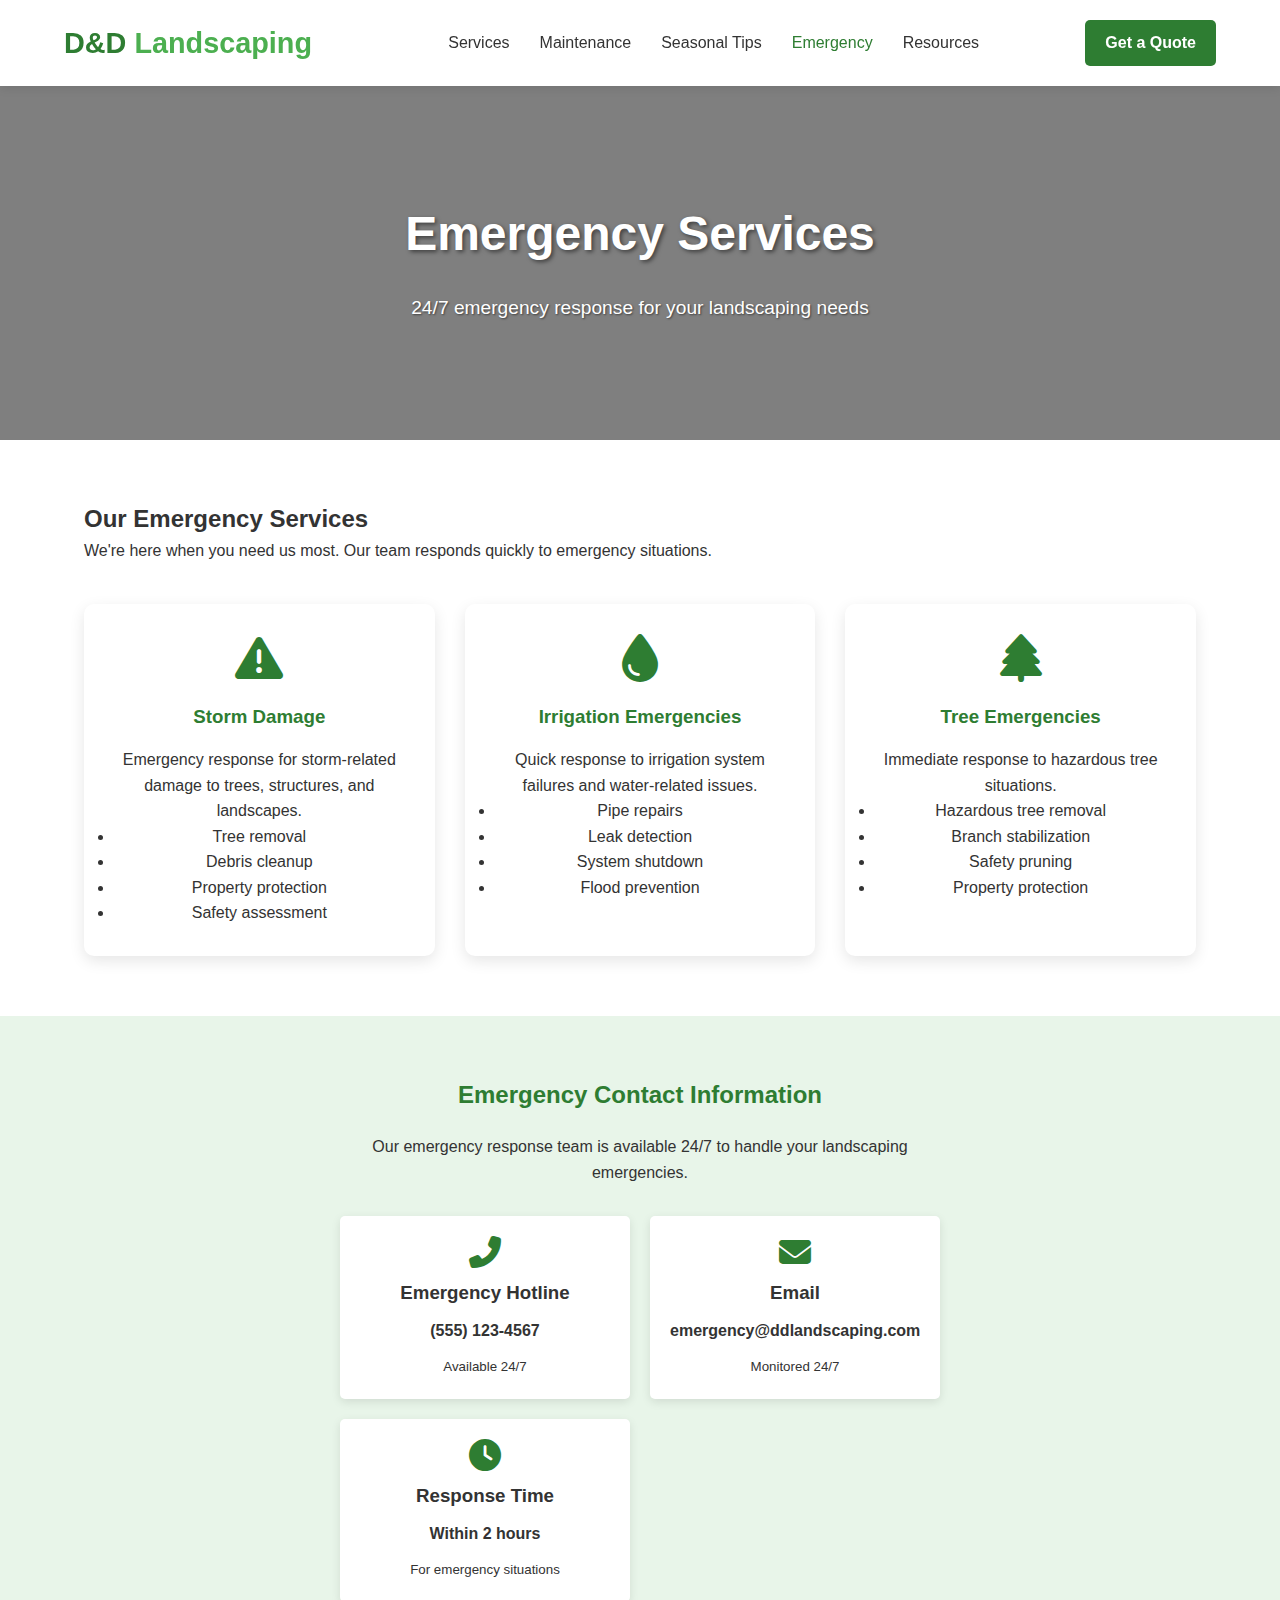
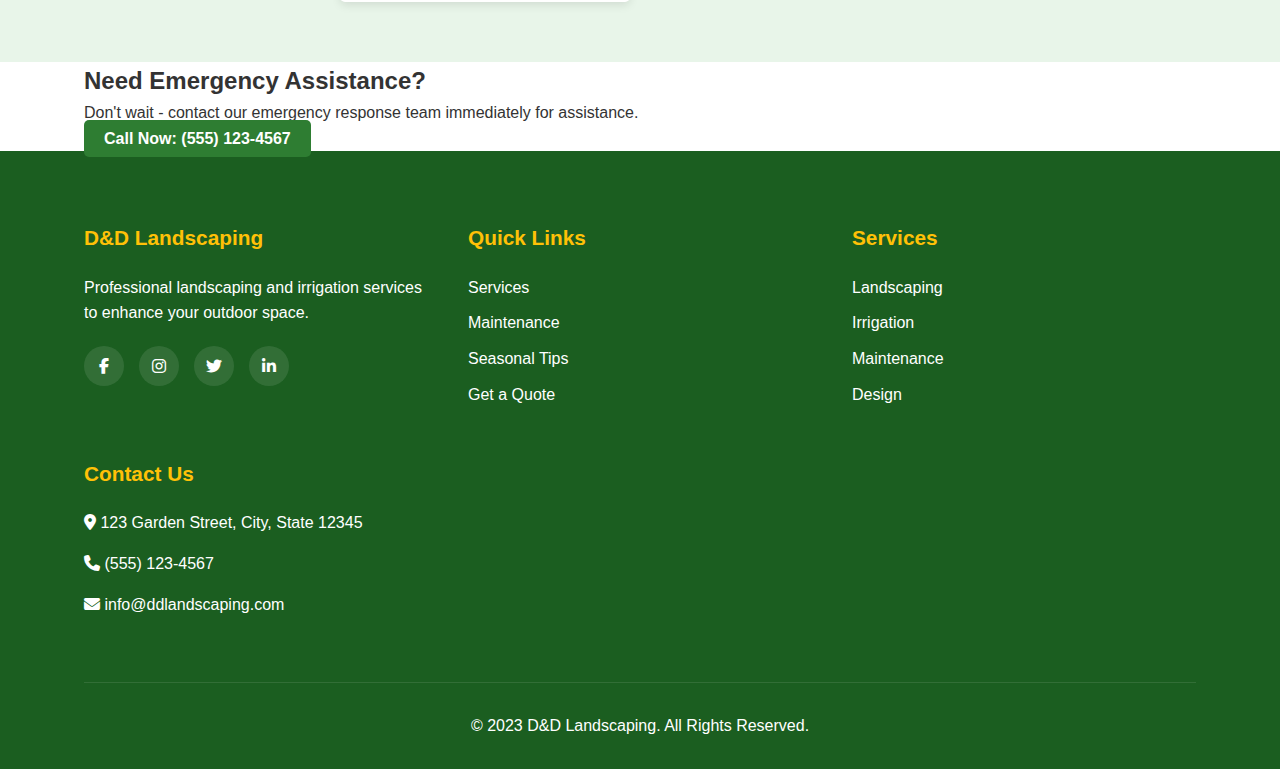
==== emergency.html @ 752bece1 "Add files via upload" ====
<!DOCTYPE html>
<html lang="en">
<head>
    <meta charset="UTF-8">
    <meta name="viewport" content="width=device-width, initial-scale=1.0">
    <title>Emergency Services - D&D Landscaping</title>
    <link rel="stylesheet" href="https://cdnjs.cloudflare.com/ajax/libs/font-awesome/6.4.0/css/all.min.css">
    <link rel="stylesheet" href="styles.css">
    <style>
        .emergency-services {
            padding: 60px 0;
        }

        .emergency-grid {
            display: grid;
            grid-template-columns: repeat(auto-fit, minmax(300px, 1fr));
            gap: 30px;
            margin-top: 40px;
        }

        .emergency-card {
            background: var(--white);
            border-radius: 10px;
            box-shadow: 0 5px 15px rgba(0, 0, 0, 0.1);
            padding: 30px;
            text-align: center;
            transition: transform 0.3s;
        }

        .emergency-card:hover {
            transform: translateY(-5px);
        }

        .emergency-card i {
            font-size: 3rem;
            color: var(--primary-color);
            margin-bottom: 20px;
        }

        .emergency-card h3 {
            color: var(--primary-color);
            margin-bottom: 15px;
        }

        .emergency-contact {
            background-color: var(--light-color);
            padding: 60px 0;
            text-align: center;
        }

        .contact-info {
            max-width: 600px;
            margin: 0 auto;
        }

        .contact-info h2 {
            color: var(--primary-color);
            margin-bottom: 20px;
        }

        .contact-methods {
            display: grid;
            grid-template-columns: repeat(auto-fit, minmax(200px, 1fr));
            gap: 20px;
            margin-top: 30px;
        }

        .contact-method {
            padding: 20px;
            background: var(--white);
            border-radius: 5px;
            box-shadow: 0 3px 10px rgba(0, 0, 0, 0.1);
        }

        .contact-method i {
            font-size: 2rem;
            color: var(--primary-color);
            margin-bottom: 10px;
        }

        .contact-method p {
            margin: 10px 0;
            font-weight: 600;
        }

        @media (max-width: 768px) {
            .emergency-grid {
                grid-template-columns: 1fr;
            }
            
            .contact-methods {
                grid-template-columns: 1fr;
            }
        }
    </style>
</head>
<body>
    <!-- Header -->
    <header>
        <div class="container header-container">
            <a href="index.html" class="logo">D&D <span>Landscaping</span></a>
            <nav>
                <ul>
                    <li><a href="services.html">Services</a></li>
                    <li><a href="maintenance.html">Maintenance</a></li>
                    <li><a href="seasonal-tips.html">Seasonal Tips</a></li>
                    <li><a href="emergency.html" class="active">Emergency</a></li>
                    <li><a href="resources.html">Resources</a></li>
                </ul>
            </nav>
            <a href="quote.html" class="cta-button">Get a Quote</a>
        </div>
    </header>

    <!-- Emergency Hero -->
    <section class="page-hero">
        <div class="container">
            <h1>Emergency Services</h1>
            <p>24/7 emergency response for your landscaping needs</p>
        </div>
    </section>

    <!-- Emergency Services -->
    <section class="emergency-services">
        <div class="container">
            <h2>Our Emergency Services</h2>
            <p>We're here when you need us most. Our team responds quickly to emergency situations.</p>
            
            <div class="emergency-grid">
                <div class="emergency-card">
                    <i class="fas fa-exclamation-triangle"></i>
                    <h3>Storm Damage</h3>
                    <p>Emergency response for storm-related damage to trees, structures, and landscapes.</p>
                    <ul>
                        <li>Tree removal</li>
                        <li>Debris cleanup</li>
                        <li>Property protection</li>
                        <li>Safety assessment</li>
                    </ul>
                </div>

                <div class="emergency-card">
                    <i class="fas fa-tint"></i>
                    <h3>Irrigation Emergencies</h3>
                    <p>Quick response to irrigation system failures and water-related issues.</p>
                    <ul>
                        <li>Pipe repairs</li>
                        <li>Leak detection</li>
                        <li>System shutdown</li>
                        <li>Flood prevention</li>
                    </ul>
                </div>

                <div class="emergency-card">
                    <i class="fas fa-tree"></i>
                    <h3>Tree Emergencies</h3>
                    <p>Immediate response to hazardous tree situations.</p>
                    <ul>
                        <li>Hazardous tree removal</li>
                        <li>Branch stabilization</li>
                        <li>Safety pruning</li>
                        <li>Property protection</li>
                    </ul>
                </div>
            </div>
        </div>
    </section>

    <!-- Emergency Contact -->
    <section class="emergency-contact">
        <div class="container">
            <div class="contact-info">
                <h2>Emergency Contact Information</h2>
                <p>Our emergency response team is available 24/7 to handle your landscaping emergencies.</p>
                
                <div class="contact-methods">
                    <div class="contact-method">
                        <i class="fas fa-phone-alt"></i>
                        <h3>Emergency Hotline</h3>
                        <p>(555) 123-4567</p>
                        <small>Available 24/7</small>
                    </div>
                    
                    <div class="contact-method">
                        <i class="fas fa-envelope"></i>
                        <h3>Email</h3>
                        <p>emergency@ddlandscaping.com</p>
                        <small>Monitored 24/7</small>
                    </div>
                    
                    <div class="contact-method">
                        <i class="fas fa-clock"></i>
                        <h3>Response Time</h3>
                        <p>Within 2 hours</p>
                        <small>For emergency situations</small>
                    </div>
                </div>
            </div>
        </div>
    </section>

    <!-- CTA Section -->
    <section class="cta-section">
        <div class="container">
            <h2>Need Emergency Assistance?</h2>
            <p>Don't wait - contact our emergency response team immediately for assistance.</p>
            <a href="tel:5551234567" class="cta-button">Call Now: (555) 123-4567</a>
        </div>
    </section>

    <!-- Footer -->
    <footer>
        <div class="container">
            <div class="footer-container">
                <div class="footer-column">
                    <h3>D&D Landscaping</h3>
                    <p>Professional landscaping and irrigation services to enhance your outdoor space.</p>
                    <div class="social-links">
                        <a href="#"><i class="fab fa-facebook-f"></i></a>
                        <a href="#"><i class="fab fa-instagram"></i></a>
                        <a href="#"><i class="fab fa-twitter"></i></a>
                        <a href="#"><i class="fab fa-linkedin-in"></i></a>
                    </div>
                </div>
                <div class="footer-column">
                    <h3>Quick Links</h3>
                    <ul class="footer-links">
                        <li><a href="services.html">Services</a></li>
                        <li><a href="maintenance.html">Maintenance</a></li>
                        <li><a href="seasonal-tips.html">Seasonal Tips</a></li>
                        <li><a href="quote.html">Get a Quote</a></li>
                    </ul>
                </div>
                <div class="footer-column">
                    <h3>Services</h3>
                    <ul class="footer-links">
                        <li><a href="services.html#landscaping">Landscaping</a></li>
                        <li><a href="services.html#irrigation">Irrigation</a></li>
                        <li><a href="services.html#maintenance">Maintenance</a></li>
                        <li><a href="services.html#design">Design</a></li>
                    </ul>
                </div>
                <div class="footer-column">
                    <h3>Contact Us</h3>
                    <p><i class="fas fa-map-marker-alt"></i> 123 Garden Street, City, State 12345</p>
                    <p><i class="fas fa-phone"></i> (555) 123-4567</p>
                    <p><i class="fas fa-envelope"></i> info@ddlandscaping.com</p>
                </div>
            </div>
            <div class="copyright">
                <p>&copy; 2023 D&D Landscaping. All Rights Reserved.</p>
            </div>
        </div>
    </footer>
</body>
</html>
---- styles.css ----
:root {
    --primary-color: #2e7d32;
    --secondary-color: #4caf50;
    --accent-color: #ffc107;
    --dark-color: #1b5e20;
    --light-color: #e8f5e9;
    --text-color: #333;
    --white: #ffffff;
}

* {
    margin: 0;
    padding: 0;
    box-sizing: border-box;
    font-family: 'Segoe UI', Tahoma, Geneva, Verdana, sans-serif;
}

body {
    color: var(--text-color);
    line-height: 1.6;
}

.container {
    width: 90%;
    max-width: 1200px;
    margin: 0 auto;
    padding: 0 20px;
}

/* Header Styles */
header {
    background-color: var(--white);
    box-shadow: 0 2px 10px rgba(0, 0, 0, 0.1);
    position: fixed;
    width: 100%;
    top: 0;
    z-index: 1000;
}

.header-container {
    display: flex;
    justify-content: space-between;
    align-items: center;
    padding: 20px 0;
}

.logo {
    font-size: 1.8rem;
    font-weight: 700;
    color: var(--primary-color);
    text-decoration: none;
}

.logo span {
    color: var(--secondary-color);
}

nav ul {
    display: flex;
    list-style: none;
}

nav ul li {
    margin-left: 30px;
}

nav ul li a {
    text-decoration: none;
    color: var(--text-color);
    font-weight: 500;
    transition: color 0.3s;
}

nav ul li a:hover,
nav ul li a.active {
    color: var(--primary-color);
}

.cta-button {
    background-color: var(--primary-color);
    color: var(--white);
    padding: 10px 20px;
    border-radius: 5px;
    text-decoration: none;
    font-weight: 600;
    transition: background-color 0.3s;
}

.cta-button:hover {
    background-color: var(--dark-color);
}

/* Page Hero */
.page-hero {
    background-image: linear-gradient(rgba(0, 0, 0, 0.5), rgba(0, 0, 0, 0.5)), url('https://images.unsplash.com/photo-1558904541-efa843a96f01?ixlib=rb-4.0.3&ixid=M3wxMjA3fDB8MHxwaG90by1wYWdlfHx8fGVufDB8fHx8fA%3D%3D&auto=format&fit=crop&w=2070&q=80');
    background-size: cover;
    background-position: center;
    height: 40vh;
    display: flex;
    align-items: center;
    text-align: center;
    color: var(--white);
    margin-top: 80px;
}

.page-hero h1 {
    font-size: 3rem;
    margin-bottom: 20px;
    text-shadow: 2px 2px 4px rgba(0, 0, 0, 0.5);
}

.page-hero p {
    font-size: 1.2rem;
    text-shadow: 1px 1px 2px rgba(0, 0, 0, 0.5);
}

/* Services Detailed */
.services-detailed {
    padding: 80px 0;
}

.service-category {
    margin-bottom: 60px;
}

.service-category h2 {
    font-size: 2.5rem;
    color: var(--primary-color);
    margin-bottom: 40px;
    text-align: center;
}

.service-grid {
    display: grid;
    grid-template-columns: repeat(auto-fit, minmax(300px, 1fr));
    gap: 30px;
}

.service-item {
    background-color: var(--white);
    border-radius: 10px;
    padding: 30px;
    box-shadow: 0 5px 15px rgba(0, 0, 0, 0.1);
    transition: transform 0.3s;
}

.service-item:hover {
    transform: translateY(-10px);
}

.service-item i {
    font-size: 2.5rem;
    color: var(--primary-color);
    margin-bottom: 20px;
}

.service-item h3 {
    font-size: 1.5rem;
    color: var(--primary-color);
    margin-bottom: 15px;
}

.service-item p {
    margin-bottom: 20px;
}

.service-item ul {
    list-style: none;
}

.service-item ul li {
    margin-bottom: 10px;
    padding-left: 25px;
    position: relative;
}

.service-item ul li:before {
    content: "✓";
    color: var(--primary-color);
    position: absolute;
    left: 0;
}

/* CTA Section */
.cta {
    padding: 100px 0;
    background-image: linear-gradient(rgba(0, 0, 0, 0.7), rgba(0, 0, 0, 0.7)), url('https://images.unsplash.com/photo-1558904541-efa843a96f01?ixlib=rb-4.0.3&ixid=M3wxMjA3fDB8MHxwaG90by1wYWdlfHx8fGVufDB8fHx8fA%3D%3D&auto=format&fit=crop&w=2070&q=80');
    background-size: cover;
    background-position: center;
    background-attachment: fixed;
    color: var(--white);
    text-align: center;
}

.cta h2 {
    font-size: 2.5rem;
    margin-bottom: 20px;
}

.cta p {
    font-size: 1.1rem;
    margin-bottom: 30px;
    max-width: 700px;
    margin-left: auto;
    margin-right: auto;
}

.hero-button {
    padding: 12px 30px;
    border-radius: 5px;
    text-decoration: none;
    font-weight: 600;
    transition: all 0.3s;
}

.primary-button {
    background-color: var(--primary-color);
    color: var(--white);
}

.primary-button:hover {
    background-color: var(--dark-color);
}

/* Footer */
footer {
    background-color: var(--dark-color);
    color: var(--white);
    padding: 70px 0 30px;
}

.footer-container {
    display: grid;
    grid-template-columns: repeat(auto-fit, minmax(250px, 1fr));
    gap: 40px;
    margin-bottom: 50px;
}

.footer-column h3 {
    font-size: 1.3rem;
    margin-bottom: 20px;
    color: var(--accent-color);
}

.footer-column p {
    margin-bottom: 15px;
}

.footer-links {
    list-style: none;
}

.footer-links li {
    margin-bottom: 10px;
}

.footer-links a {
    color: var(--white);
    text-decoration: none;
    transition: color 0.3s;
}

.footer-links a:hover {
    color: var(--accent-color);
}

.social-links {
    display: flex;
    gap: 15px;
    margin-top: 20px;
}

.social-links a {
    display: flex;
    align-items: center;
    justify-content: center;
    width: 40px;
    height: 40px;
    background-color: rgba(255, 255, 255, 0.1);
    border-radius: 50%;
    color: var(--white);
    text-decoration: none;
    transition: background-color 0.3s;
}

.social-links a:hover {
    background-color: var(--accent-color);
}

.copyright {
    text-align: center;
    padding-top: 30px;
    border-top: 1px solid rgba(255, 255, 255, 0.1);
}

/* Responsive Styles */
@media (max-width: 992px) {
    .page-hero h1 {
        font-size: 2.5rem;
    }
}

@media (max-width: 768px) {
    .header-container {
        flex-direction: column;
    }
    
    nav ul {
        margin-top: 20px;
    }
    
    nav ul li {
        margin-left: 15px;
        margin-right: 15px;
    }
    
    .page-hero {
        margin-top: 120px;
    }
    
    .page-hero h1 {
        font-size: 2rem;
    }
    
    .service-category h2 {
        font-size: 2rem;
    }
}

@media (max-width: 576px) {
    nav ul {
        flex-wrap: wrap;
        justify-content: center;
    }
    
    .page-hero h1 {
        font-size: 1.8rem;
    }
    
    .page-hero p {
        font-size: 1rem;
    }
    
    .service-category h2 {
        font-size: 1.8rem;
    }
}
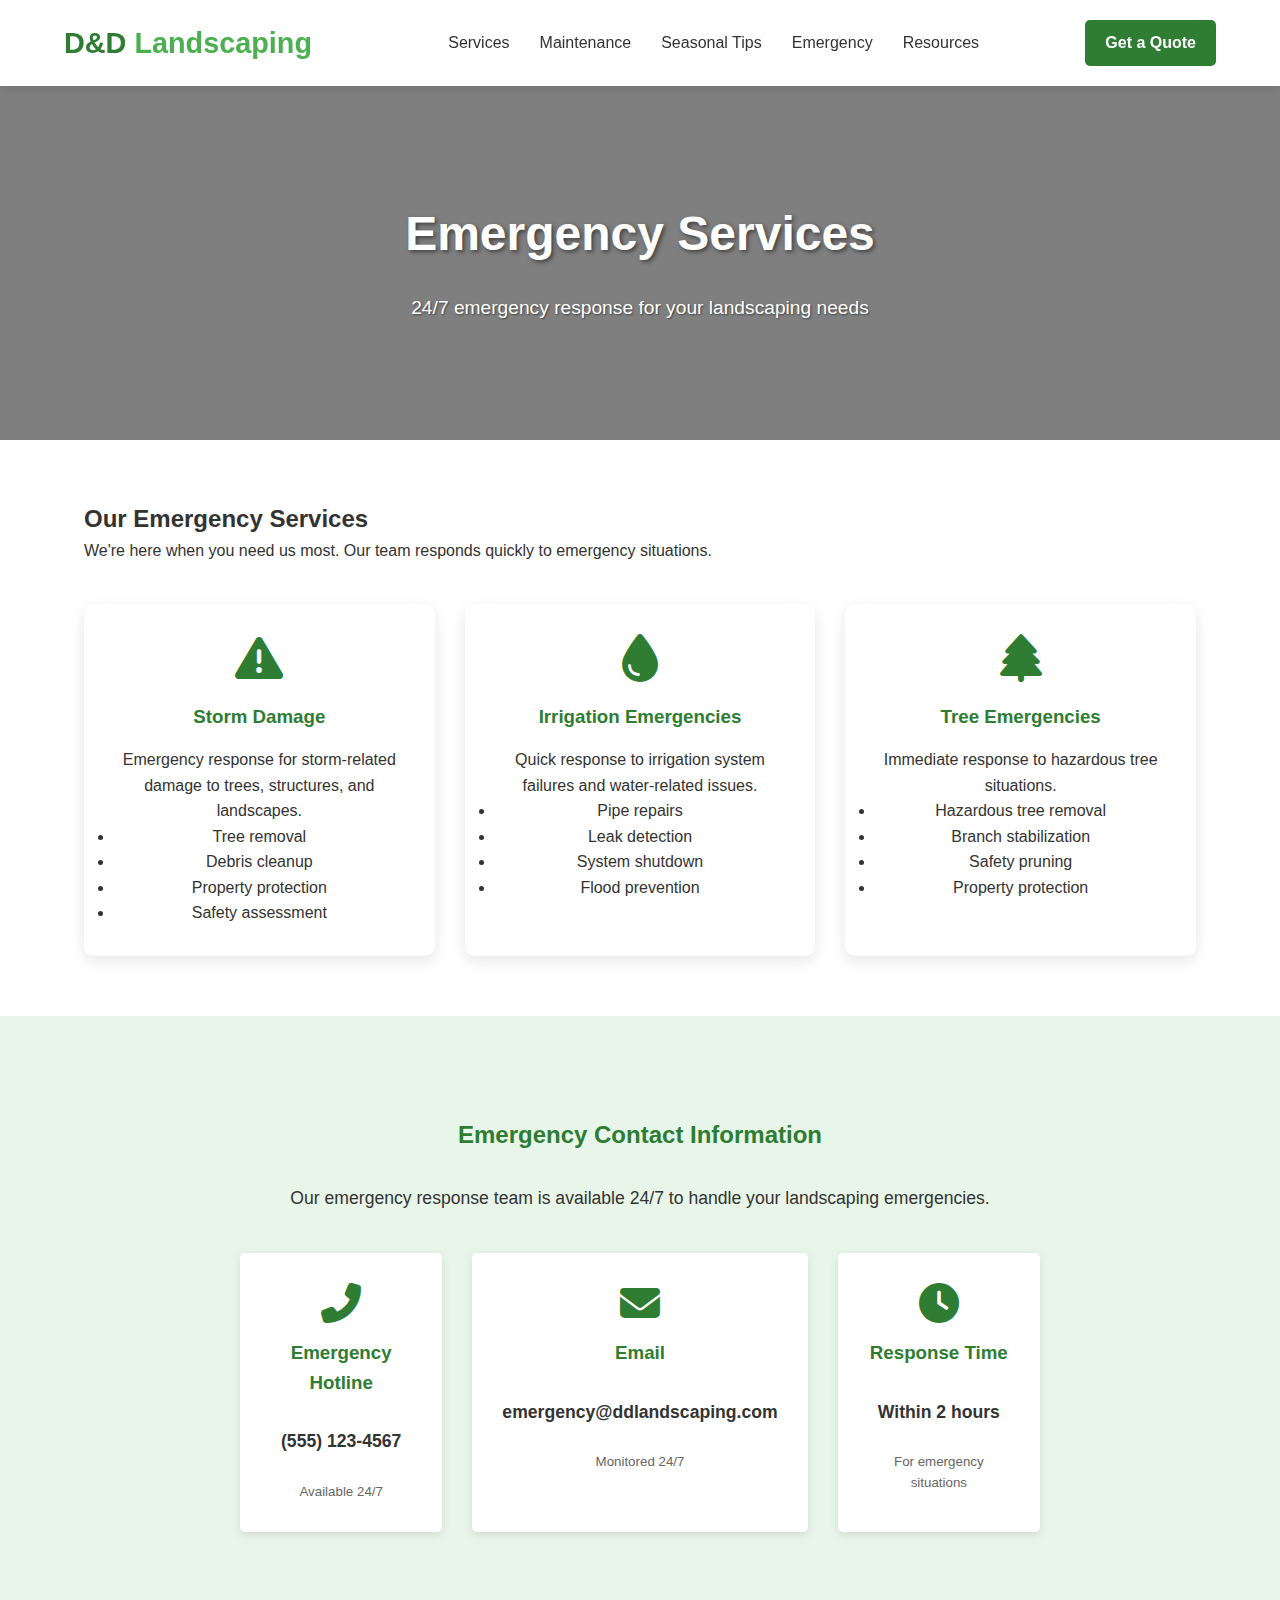
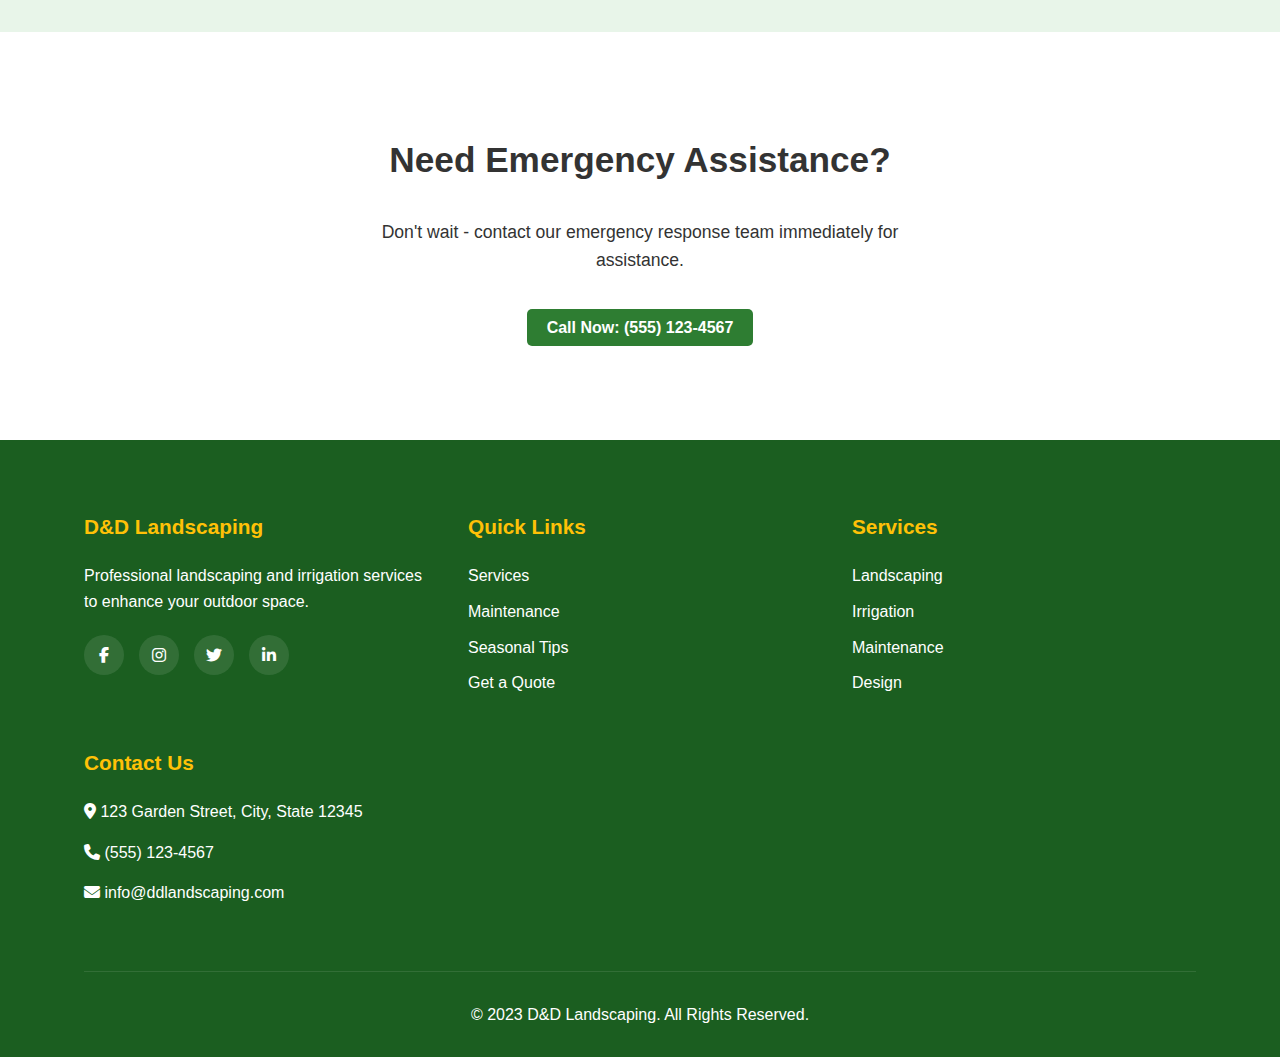
==== commit 12eb47ed: "Added form submission functionality and thank you page" ====
--- a/emergency.html
+++ b/emergency.html
@@ -1,256 +1,399 @@
-<!DOCTYPE html>
-<html lang="en">
-<head>
-    <meta charset="UTF-8">
-    <meta name="viewport" content="width=device-width, initial-scale=1.0">
-    <title>Emergency Services - D&D Landscaping</title>
-    <link rel="stylesheet" href="https://cdnjs.cloudflare.com/ajax/libs/font-awesome/6.4.0/css/all.min.css">
-    <link rel="stylesheet" href="styles.css">
-    <style>
-        .emergency-services {
-            padding: 60px 0;
-        }
-
-        .emergency-grid {
-            display: grid;
-            grid-template-columns: repeat(auto-fit, minmax(300px, 1fr));
-            gap: 30px;
-            margin-top: 40px;
-        }
-
-        .emergency-card {
-            background: var(--white);
-            border-radius: 10px;
-            box-shadow: 0 5px 15px rgba(0, 0, 0, 0.1);
-            padding: 30px;
-            text-align: center;
-            transition: transform 0.3s;
-        }
-
-        .emergency-card:hover {
-            transform: translateY(-5px);
-        }
-
-        .emergency-card i {
-            font-size: 3rem;
-            color: var(--primary-color);
-            margin-bottom: 20px;
-        }
-
-        .emergency-card h3 {
-            color: var(--primary-color);
-            margin-bottom: 15px;
-        }
-
-        .emergency-contact {
-            background-color: var(--light-color);
-            padding: 60px 0;
-            text-align: center;
-        }
-
-        .contact-info {
-            max-width: 600px;
-            margin: 0 auto;
-        }
-
-        .contact-info h2 {
-            color: var(--primary-color);
-            margin-bottom: 20px;
-        }
-
-        .contact-methods {
-            display: grid;
-            grid-template-columns: repeat(auto-fit, minmax(200px, 1fr));
-            gap: 20px;
-            margin-top: 30px;
-        }
-
-        .contact-method {
-            padding: 20px;
-            background: var(--white);
-            border-radius: 5px;
-            box-shadow: 0 3px 10px rgba(0, 0, 0, 0.1);
-        }
-
-        .contact-method i {
-            font-size: 2rem;
-            color: var(--primary-color);
-            margin-bottom: 10px;
-        }
-
-        .contact-method p {
-            margin: 10px 0;
-            font-weight: 600;
-        }
-
-        @media (max-width: 768px) {
-            .emergency-grid {
-                grid-template-columns: 1fr;
-            }
-            
-            .contact-methods {
-                grid-template-columns: 1fr;
-            }
-        }
-    </style>
-</head>
-<body>
-    <!-- Header -->
-    <header>
-        <div class="container header-container">
-            <a href="index.html" class="logo">D&D <span>Landscaping</span></a>
-            <nav>
-                <ul>
-                    <li><a href="services.html">Services</a></li>
-                    <li><a href="maintenance.html">Maintenance</a></li>
-                    <li><a href="seasonal-tips.html">Seasonal Tips</a></li>
-                    <li><a href="emergency.html" class="active">Emergency</a></li>
-                    <li><a href="resources.html">Resources</a></li>
-                </ul>
-            </nav>
-            <a href="quote.html" class="cta-button">Get a Quote</a>
-        </div>
-    </header>
-
-    <!-- Emergency Hero -->
-    <section class="page-hero">
-        <div class="container">
-            <h1>Emergency Services</h1>
-            <p>24/7 emergency response for your landscaping needs</p>
-        </div>
-    </section>
-
-    <!-- Emergency Services -->
-    <section class="emergency-services">
-        <div class="container">
-            <h2>Our Emergency Services</h2>
-            <p>We're here when you need us most. Our team responds quickly to emergency situations.</p>
-            
-            <div class="emergency-grid">
-                <div class="emergency-card">
-                    <i class="fas fa-exclamation-triangle"></i>
-                    <h3>Storm Damage</h3>
-                    <p>Emergency response for storm-related damage to trees, structures, and landscapes.</p>
-                    <ul>
-                        <li>Tree removal</li>
-                        <li>Debris cleanup</li>
-                        <li>Property protection</li>
-                        <li>Safety assessment</li>
-                    </ul>
-                </div>
-
-                <div class="emergency-card">
-                    <i class="fas fa-tint"></i>
-                    <h3>Irrigation Emergencies</h3>
-                    <p>Quick response to irrigation system failures and water-related issues.</p>
-                    <ul>
-                        <li>Pipe repairs</li>
-                        <li>Leak detection</li>
-                        <li>System shutdown</li>
-                        <li>Flood prevention</li>
-                    </ul>
-                </div>
-
-                <div class="emergency-card">
-                    <i class="fas fa-tree"></i>
-                    <h3>Tree Emergencies</h3>
-                    <p>Immediate response to hazardous tree situations.</p>
-                    <ul>
-                        <li>Hazardous tree removal</li>
-                        <li>Branch stabilization</li>
-                        <li>Safety pruning</li>
-                        <li>Property protection</li>
-                    </ul>
-                </div>
-            </div>
-        </div>
-    </section>
-
-    <!-- Emergency Contact -->
-    <section class="emergency-contact">
-        <div class="container">
-            <div class="contact-info">
-                <h2>Emergency Contact Information</h2>
-                <p>Our emergency response team is available 24/7 to handle your landscaping emergencies.</p>
-                
-                <div class="contact-methods">
-                    <div class="contact-method">
-                        <i class="fas fa-phone-alt"></i>
-                        <h3>Emergency Hotline</h3>
-                        <p>(555) 123-4567</p>
-                        <small>Available 24/7</small>
-                    </div>
-                    
-                    <div class="contact-method">
-                        <i class="fas fa-envelope"></i>
-                        <h3>Email</h3>
-                        <p>emergency@ddlandscaping.com</p>
-                        <small>Monitored 24/7</small>
-                    </div>
-                    
-                    <div class="contact-method">
-                        <i class="fas fa-clock"></i>
-                        <h3>Response Time</h3>
-                        <p>Within 2 hours</p>
-                        <small>For emergency situations</small>
-                    </div>
-                </div>
-            </div>
-        </div>
-    </section>
-
-    <!-- CTA Section -->
-    <section class="cta-section">
-        <div class="container">
-            <h2>Need Emergency Assistance?</h2>
-            <p>Don't wait - contact our emergency response team immediately for assistance.</p>
-            <a href="tel:5551234567" class="cta-button">Call Now: (555) 123-4567</a>
-        </div>
-    </section>
-
-    <!-- Footer -->
-    <footer>
-        <div class="container">
-            <div class="footer-container">
-                <div class="footer-column">
-                    <h3>D&D Landscaping</h3>
-                    <p>Professional landscaping and irrigation services to enhance your outdoor space.</p>
-                    <div class="social-links">
-                        <a href="#"><i class="fab fa-facebook-f"></i></a>
-                        <a href="#"><i class="fab fa-instagram"></i></a>
-                        <a href="#"><i class="fab fa-twitter"></i></a>
-                        <a href="#"><i class="fab fa-linkedin-in"></i></a>
-                    </div>
-                </div>
-                <div class="footer-column">
-                    <h3>Quick Links</h3>
-                    <ul class="footer-links">
-                        <li><a href="services.html">Services</a></li>
-                        <li><a href="maintenance.html">Maintenance</a></li>
-                        <li><a href="seasonal-tips.html">Seasonal Tips</a></li>
-                        <li><a href="quote.html">Get a Quote</a></li>
-                    </ul>
-                </div>
-                <div class="footer-column">
-                    <h3>Services</h3>
-                    <ul class="footer-links">
-                        <li><a href="services.html#landscaping">Landscaping</a></li>
-                        <li><a href="services.html#irrigation">Irrigation</a></li>
-                        <li><a href="services.html#maintenance">Maintenance</a></li>
-                        <li><a href="services.html#design">Design</a></li>
-                    </ul>
-                </div>
-                <div class="footer-column">
-                    <h3>Contact Us</h3>
-                    <p><i class="fas fa-map-marker-alt"></i> 123 Garden Street, City, State 12345</p>
-                    <p><i class="fas fa-phone"></i> (555) 123-4567</p>
-                    <p><i class="fas fa-envelope"></i> info@ddlandscaping.com</p>
-                </div>
-            </div>
-            <div class="copyright">
-                <p>&copy; 2023 D&D Landscaping. All Rights Reserved.</p>
-            </div>
-        </div>
-    </footer>
-</body>
+<!DOCTYPE html>
+<html lang="en">
+<head>
+    <meta charset="UTF-8">
+    <meta name="viewport" content="width=device-width, initial-scale=1.0">
+    <title>Emergency Services - D&D Landscaping</title>
+    <link rel="stylesheet" href="https://cdnjs.cloudflare.com/ajax/libs/font-awesome/6.4.0/css/all.min.css">
+    <link rel="stylesheet" href="styles.css">
+    <style>
+        .emergency-services {
+            padding: 60px 0;
+        }
+
+        .emergency-grid {
+            display: grid;
+            grid-template-columns: repeat(auto-fit, minmax(300px, 1fr));
+            gap: 30px;
+            margin-top: 40px;
+        }
+
+        .emergency-card {
+            background: var(--white);
+            border-radius: 10px;
+            box-shadow: 0 5px 15px rgba(0, 0, 0, 0.1);
+            padding: 30px;
+            text-align: center;
+            transition: transform 0.3s;
+        }
+
+        .emergency-card:hover {
+            transform: translateY(-5px);
+        }
+
+        .emergency-card i {
+            font-size: 3rem;
+            color: var(--primary-color);
+            margin-bottom: 20px;
+        }
+
+        .emergency-card h3 {
+            color: var(--primary-color);
+            margin-bottom: 15px;
+        }
+
+        .emergency-contact {
+            background-color: var(--light-color);
+            padding: 100px 0;
+            text-align: center;
+        }
+
+        .contact-info {
+            max-width: 800px;
+            margin: 0 auto;
+        }
+
+        .contact-info h2 {
+            color: var(--primary-color);
+            margin-bottom: 30px;
+        }
+
+        .contact-info > p {
+            margin-bottom: 40px;
+            font-size: 1.1rem;
+        }
+
+        .contact-methods {
+            display: grid;
+            grid-template-columns: repeat(3, 1fr);
+            gap: 30px;
+            margin-top: 40px;
+        }
+
+        .contact-method {
+            padding: 30px;
+            background: var(--white);
+            border-radius: 5px;
+            box-shadow: 0 3px 10px rgba(0, 0, 0, 0.1);
+            display: flex;
+            flex-direction: column;
+            align-items: center;
+            height: 100%;
+        }
+
+        .contact-method i {
+            font-size: 2.5rem;
+            color: var(--primary-color);
+            margin-bottom: 15px;
+        }
+
+        .contact-method h3 {
+            margin-bottom: 15px;
+            color: var(--primary-color);
+        }
+
+        .contact-method p {
+            margin: 15px 0;
+            font-weight: 600;
+            font-size: 1.1rem;
+        }
+
+        .contact-method small {
+            display: block;
+            margin-top: 10px;
+            color: #666;
+        }
+
+        .cta-section {
+            text-align: center;
+            padding: 100px 0;
+            background: var(--white);
+        }
+
+        .cta-section h2 {
+            margin-bottom: 30px;
+            font-size: 2.2rem;
+        }
+
+        .cta-section p {
+            max-width: 600px;
+            margin: 0 auto 40px;
+            font-size: 1.1rem;
+        }
+
+        @media (max-width: 992px) {
+            .contact-methods {
+                grid-template-columns: repeat(2, 1fr);
+            }
+            
+            .emergency-contact {
+                padding: 80px 0;
+            }
+            
+            .cta-section {
+                padding: 80px 0;
+            }
+        }
+
+        @media (max-width: 768px) {
+            .emergency-grid {
+                grid-template-columns: 1fr;
+            }
+            
+            .contact-methods {
+                grid-template-columns: 1fr;
+                gap: 20px;
+            }
+            
+            .emergency-services {
+                padding: 40px 0;
+            }
+            
+            .emergency-card {
+                padding: 25px;
+            }
+            
+            .emergency-card i {
+                font-size: 2.5rem;
+            }
+            
+            .emergency-contact {
+                padding: 60px 0;
+            }
+            
+            .contact-info h2 {
+                font-size: 1.8rem;
+                margin-bottom: 20px;
+            }
+            
+            .contact-method {
+                padding: 25px;
+            }
+            
+            .contact-method i {
+                font-size: 2rem;
+            }
+            
+            .contact-method h3 {
+                font-size: 1.3rem;
+            }
+            
+            .contact-method p {
+                font-size: 1rem;
+            }
+            
+            .cta-section {
+                padding: 60px 0;
+            }
+            
+            .cta-section h2 {
+                font-size: 1.8rem;
+            }
+            
+            .cta-section p {
+                font-size: 1rem;
+                margin-bottom: 30px;
+            }
+        }
+        
+        @media (max-width: 480px) {
+            .emergency-services h2,
+            .emergency-contact h2,
+            .cta-section h2 {
+                font-size: 1.6rem;
+            }
+            
+            .emergency-card,
+            .contact-method {
+                padding: 20px;
+            }
+            
+            .emergency-card i,
+            .contact-method i {
+                font-size: 1.8rem;
+            }
+            
+            .emergency-card h3,
+            .contact-method h3 {
+                font-size: 1.2rem;
+            }
+            
+            .emergency-card p,
+            .contact-method p,
+            .contact-info > p,
+            .cta-section p {
+                font-size: 0.95rem;
+            }
+            
+            .emergency-card ul li {
+                font-size: 0.9rem;
+            }
+        }
+    </style>
+</head>
+<body>
+    <!-- Header -->
+    <header>
+        <div class="container header-container">
+            <a href="index.html" class="logo">D&D <span>Landscaping</span></a>
+            <div class="menu-toggle">
+                <span></span>
+                <span></span>
+                <span></span>
+            </div>
+            <nav>
+                <ul>
+                    <li><a href="services.html">Services</a></li>
+                    <li><a href="maintenance.html">Maintenance</a></li>
+                    <li><a href="seasonal-tips.html">Seasonal Tips</a></li>
+                    <li><a href="emergency.html">Emergency</a></li>
+                    <li><a href="resources.html">Resources</a></li>
+                </ul>
+                <a href="quote.html" class="cta-button mobile-cta">Get a Quote</a>
+            </nav>
+            <a href="quote.html" class="cta-button">Get a Quote</a>
+        </div>
+    </header>
+
+    <!-- Emergency Hero -->
+    <section class="page-hero">
+        <div class="container">
+            <h1>Emergency Services</h1>
+            <p>24/7 emergency response for your landscaping needs</p>
+        </div>
+    </section>
+
+    <!-- Emergency Services -->
+    <section class="emergency-services">
+        <div class="container">
+            <h2>Our Emergency Services</h2>
+            <p>We're here when you need us most. Our team responds quickly to emergency situations.</p>
+            
+            <div class="emergency-grid">
+                <div class="emergency-card">
+                    <i class="fas fa-exclamation-triangle"></i>
+                    <h3>Storm Damage</h3>
+                    <p>Emergency response for storm-related damage to trees, structures, and landscapes.</p>
+                    <ul>
+                        <li>Tree removal</li>
+                        <li>Debris cleanup</li>
+                        <li>Property protection</li>
+                        <li>Safety assessment</li>
+                    </ul>
+                </div>
+
+                <div class="emergency-card">
+                    <i class="fas fa-tint"></i>
+                    <h3>Irrigation Emergencies</h3>
+                    <p>Quick response to irrigation system failures and water-related issues.</p>
+                    <ul>
+                        <li>Pipe repairs</li>
+                        <li>Leak detection</li>
+                        <li>System shutdown</li>
+                        <li>Flood prevention</li>
+                    </ul>
+                </div>
+
+                <div class="emergency-card">
+                    <i class="fas fa-tree"></i>
+                    <h3>Tree Emergencies</h3>
+                    <p>Immediate response to hazardous tree situations.</p>
+                    <ul>
+                        <li>Hazardous tree removal</li>
+                        <li>Branch stabilization</li>
+                        <li>Safety pruning</li>
+                        <li>Property protection</li>
+                    </ul>
+                </div>
+            </div>
+        </div>
+    </section>
+
+    <!-- Emergency Contact -->
+    <section class="emergency-contact">
+        <div class="container">
+            <div class="contact-info">
+                <h2>Emergency Contact Information</h2>
+                <p>Our emergency response team is available 24/7 to handle your landscaping emergencies.</p>
+                
+                <div class="contact-methods">
+                    <div class="contact-method">
+                        <i class="fas fa-phone-alt"></i>
+                        <h3>Emergency Hotline</h3>
+                        <p>(555) 123-4567</p>
+                        <small>Available 24/7</small>
+                    </div>
+                    
+                    <div class="contact-method">
+                        <i class="fas fa-envelope"></i>
+                        <h3>Email</h3>
+                        <p>emergency@ddlandscaping.com</p>
+                        <small>Monitored 24/7</small>
+                    </div>
+                    
+                    <div class="contact-method">
+                        <i class="fas fa-clock"></i>
+                        <h3>Response Time</h3>
+                        <p>Within 2 hours</p>
+                        <small>For emergency situations</small>
+                    </div>
+                </div>
+            </div>
+        </div>
+    </section>
+
+    <!-- CTA Section -->
+    <section class="cta-section">
+        <div class="container">
+            <h2>Need Emergency Assistance?</h2>
+            <p>Don't wait - contact our emergency response team immediately for assistance.</p>
+            <a href="tel:5551234567" class="cta-button">Call Now: (555) 123-4567</a>
+        </div>
+    </section>
+
+    <!-- Footer -->
+    <footer>
+        <div class="container">
+            <div class="footer-container">
+                <div class="footer-column">
+                    <h3>D&D Landscaping</h3>
+                    <p>Professional landscaping and irrigation services to enhance your outdoor space.</p>
+                    <div class="social-links">
+                        <a href="#"><i class="fab fa-facebook-f"></i></a>
+                        <a href="#"><i class="fab fa-instagram"></i></a>
+                        <a href="#"><i class="fab fa-twitter"></i></a>
+                        <a href="#"><i class="fab fa-linkedin-in"></i></a>
+                    </div>
+                </div>
+                <div class="footer-column">
+                    <h3>Quick Links</h3>
+                    <ul class="footer-links">
+                        <li><a href="services.html">Services</a></li>
+                        <li><a href="maintenance.html">Maintenance</a></li>
+                        <li><a href="seasonal-tips.html">Seasonal Tips</a></li>
+                        <li><a href="quote.html">Get a Quote</a></li>
+                    </ul>
+                </div>
+                <div class="footer-column">
+                    <h3>Services</h3>
+                    <ul class="footer-links">
+                        <li><a href="services.html#landscaping">Landscaping</a></li>
+                        <li><a href="services.html#irrigation">Irrigation</a></li>
+                        <li><a href="services.html#maintenance">Maintenance</a></li>
+                        <li><a href="services.html#design">Design</a></li>
+                    </ul>
+                </div>
+                <div class="footer-column">
+                    <h3>Contact Us</h3>
+                    <p><i class="fas fa-map-marker-alt"></i> 123 Garden Street, City, State 12345</p>
+                    <p><i class="fas fa-phone"></i> (555) 123-4567</p>
+                    <p><i class="fas fa-envelope"></i> info@ddlandscaping.com</p>
+                </div>
+            </div>
+            <div class="copyright">
+                <p>&copy; 2023 D&D Landscaping. All Rights Reserved.</p>
+            </div>
+        </div>
+    </footer>
+</body>
 </html> --- a/styles.css
+++ b/styles.css
@@ -1,347 +1,565 @@
-:root {
-    --primary-color: #2e7d32;
-    --secondary-color: #4caf50;
-    --accent-color: #ffc107;
-    --dark-color: #1b5e20;
-    --light-color: #e8f5e9;
-    --text-color: #333;
-    --white: #ffffff;
-}
-
-* {
-    margin: 0;
-    padding: 0;
-    box-sizing: border-box;
-    font-family: 'Segoe UI', Tahoma, Geneva, Verdana, sans-serif;
-}
-
-body {
-    color: var(--text-color);
-    line-height: 1.6;
-}
-
-.container {
-    width: 90%;
-    max-width: 1200px;
-    margin: 0 auto;
-    padding: 0 20px;
-}
-
-/* Header Styles */
-header {
-    background-color: var(--white);
-    box-shadow: 0 2px 10px rgba(0, 0, 0, 0.1);
-    position: fixed;
-    width: 100%;
-    top: 0;
-    z-index: 1000;
-}
-
-.header-container {
-    display: flex;
-    justify-content: space-between;
-    align-items: center;
-    padding: 20px 0;
-}
-
-.logo {
-    font-size: 1.8rem;
-    font-weight: 700;
-    color: var(--primary-color);
-    text-decoration: none;
-}
-
-.logo span {
-    color: var(--secondary-color);
-}
-
-nav ul {
-    display: flex;
-    list-style: none;
-}
-
-nav ul li {
-    margin-left: 30px;
-}
-
-nav ul li a {
-    text-decoration: none;
-    color: var(--text-color);
-    font-weight: 500;
-    transition: color 0.3s;
-}
-
-nav ul li a:hover,
-nav ul li a.active {
-    color: var(--primary-color);
-}
-
-.cta-button {
-    background-color: var(--primary-color);
-    color: var(--white);
-    padding: 10px 20px;
-    border-radius: 5px;
-    text-decoration: none;
-    font-weight: 600;
-    transition: background-color 0.3s;
-}
-
-.cta-button:hover {
-    background-color: var(--dark-color);
-}
-
-/* Page Hero */
-.page-hero {
-    background-image: linear-gradient(rgba(0, 0, 0, 0.5), rgba(0, 0, 0, 0.5)), url('https://images.unsplash.com/photo-1558904541-efa843a96f01?ixlib=rb-4.0.3&ixid=M3wxMjA3fDB8MHxwaG90by1wYWdlfHx8fGVufDB8fHx8fA%3D%3D&auto=format&fit=crop&w=2070&q=80');
-    background-size: cover;
-    background-position: center;
-    height: 40vh;
-    display: flex;
-    align-items: center;
-    text-align: center;
-    color: var(--white);
-    margin-top: 80px;
-}
-
-.page-hero h1 {
-    font-size: 3rem;
-    margin-bottom: 20px;
-    text-shadow: 2px 2px 4px rgba(0, 0, 0, 0.5);
-}
-
-.page-hero p {
-    font-size: 1.2rem;
-    text-shadow: 1px 1px 2px rgba(0, 0, 0, 0.5);
-}
-
-/* Services Detailed */
-.services-detailed {
-    padding: 80px 0;
-}
-
-.service-category {
-    margin-bottom: 60px;
-}
-
-.service-category h2 {
-    font-size: 2.5rem;
-    color: var(--primary-color);
-    margin-bottom: 40px;
-    text-align: center;
-}
-
-.service-grid {
-    display: grid;
-    grid-template-columns: repeat(auto-fit, minmax(300px, 1fr));
-    gap: 30px;
-}
-
-.service-item {
-    background-color: var(--white);
-    border-radius: 10px;
-    padding: 30px;
-    box-shadow: 0 5px 15px rgba(0, 0, 0, 0.1);
-    transition: transform 0.3s;
-}
-
-.service-item:hover {
-    transform: translateY(-10px);
-}
-
-.service-item i {
-    font-size: 2.5rem;
-    color: var(--primary-color);
-    margin-bottom: 20px;
-}
-
-.service-item h3 {
-    font-size: 1.5rem;
-    color: var(--primary-color);
-    margin-bottom: 15px;
-}
-
-.service-item p {
-    margin-bottom: 20px;
-}
-
-.service-item ul {
-    list-style: none;
-}
-
-.service-item ul li {
-    margin-bottom: 10px;
-    padding-left: 25px;
-    position: relative;
-}
-
-.service-item ul li:before {
-    content: "✓";
-    color: var(--primary-color);
-    position: absolute;
-    left: 0;
-}
-
-/* CTA Section */
-.cta {
-    padding: 100px 0;
-    background-image: linear-gradient(rgba(0, 0, 0, 0.7), rgba(0, 0, 0, 0.7)), url('https://images.unsplash.com/photo-1558904541-efa843a96f01?ixlib=rb-4.0.3&ixid=M3wxMjA3fDB8MHxwaG90by1wYWdlfHx8fGVufDB8fHx8fA%3D%3D&auto=format&fit=crop&w=2070&q=80');
-    background-size: cover;
-    background-position: center;
-    background-attachment: fixed;
-    color: var(--white);
-    text-align: center;
-}
-
-.cta h2 {
-    font-size: 2.5rem;
-    margin-bottom: 20px;
-}
-
-.cta p {
-    font-size: 1.1rem;
-    margin-bottom: 30px;
-    max-width: 700px;
-    margin-left: auto;
-    margin-right: auto;
-}
-
-.hero-button {
-    padding: 12px 30px;
-    border-radius: 5px;
-    text-decoration: none;
-    font-weight: 600;
-    transition: all 0.3s;
-}
-
-.primary-button {
-    background-color: var(--primary-color);
-    color: var(--white);
-}
-
-.primary-button:hover {
-    background-color: var(--dark-color);
-}
-
-/* Footer */
-footer {
-    background-color: var(--dark-color);
-    color: var(--white);
-    padding: 70px 0 30px;
-}
-
-.footer-container {
-    display: grid;
-    grid-template-columns: repeat(auto-fit, minmax(250px, 1fr));
-    gap: 40px;
-    margin-bottom: 50px;
-}
-
-.footer-column h3 {
-    font-size: 1.3rem;
-    margin-bottom: 20px;
-    color: var(--accent-color);
-}
-
-.footer-column p {
-    margin-bottom: 15px;
-}
-
-.footer-links {
-    list-style: none;
-}
-
-.footer-links li {
-    margin-bottom: 10px;
-}
-
-.footer-links a {
-    color: var(--white);
-    text-decoration: none;
-    transition: color 0.3s;
-}
-
-.footer-links a:hover {
-    color: var(--accent-color);
-}
-
-.social-links {
-    display: flex;
-    gap: 15px;
-    margin-top: 20px;
-}
-
-.social-links a {
-    display: flex;
-    align-items: center;
-    justify-content: center;
-    width: 40px;
-    height: 40px;
-    background-color: rgba(255, 255, 255, 0.1);
-    border-radius: 50%;
-    color: var(--white);
-    text-decoration: none;
-    transition: background-color 0.3s;
-}
-
-.social-links a:hover {
-    background-color: var(--accent-color);
-}
-
-.copyright {
-    text-align: center;
-    padding-top: 30px;
-    border-top: 1px solid rgba(255, 255, 255, 0.1);
-}
-
-/* Responsive Styles */
-@media (max-width: 992px) {
-    .page-hero h1 {
-        font-size: 2.5rem;
-    }
-}
-
-@media (max-width: 768px) {
-    .header-container {
-        flex-direction: column;
-    }
-    
-    nav ul {
-        margin-top: 20px;
-    }
-    
-    nav ul li {
-        margin-left: 15px;
-        margin-right: 15px;
-    }
-    
-    .page-hero {
-        margin-top: 120px;
-    }
-    
-    .page-hero h1 {
-        font-size: 2rem;
-    }
-    
-    .service-category h2 {
-        font-size: 2rem;
-    }
-}
-
-@media (max-width: 576px) {
-    nav ul {
-        flex-wrap: wrap;
-        justify-content: center;
-    }
-    
-    .page-hero h1 {
-        font-size: 1.8rem;
-    }
-    
-    .page-hero p {
-        font-size: 1rem;
-    }
-    
-    .service-category h2 {
-        font-size: 1.8rem;
-    }
+:root {
+    --primary-color: #2e7d32;
+    --secondary-color: #4caf50;
+    --accent-color: #ffc107;
+    --dark-color: #1b5e20;
+    --light-color: #e8f5e9;
+    --text-color: #333;
+    --white: #ffffff;
+}
+
+* {
+    margin: 0;
+    padding: 0;
+    box-sizing: border-box;
+    font-family: 'Segoe UI', Tahoma, Geneva, Verdana, sans-serif;
+}
+
+body {
+    color: var(--text-color);
+    line-height: 1.6;
+}
+
+.container {
+    width: 90%;
+    max-width: 1200px;
+    margin: 0 auto;
+    padding: 0 20px;
+}
+
+/* Header Styles */
+header {
+    background-color: var(--white);
+    box-shadow: 0 2px 10px rgba(0, 0, 0, 0.1);
+    position: fixed;
+    width: 100%;
+    top: 0;
+    z-index: 1000;
+}
+
+.header-container {
+    display: flex;
+    justify-content: space-between;
+    align-items: center;
+    padding: 20px 0;
+}
+
+.logo {
+    font-size: 1.8rem;
+    font-weight: 700;
+    color: var(--primary-color);
+    text-decoration: none;
+}
+
+.logo span {
+    color: var(--secondary-color);
+}
+
+nav ul {
+    display: flex;
+    list-style: none;
+}
+
+nav ul li {
+    margin-left: 30px;
+}
+
+nav ul li a {
+    text-decoration: none;
+    color: var(--text-color);
+    font-weight: 500;
+    transition: color 0.3s;
+}
+
+nav ul li a:hover,
+nav ul li a.active {
+    color: var(--primary-color);
+}
+
+.cta-button {
+    background-color: var(--primary-color);
+    color: var(--white);
+    padding: 10px 20px;
+    border-radius: 5px;
+    text-decoration: none;
+    font-weight: 600;
+    transition: background-color 0.3s;
+}
+
+.cta-button:hover {
+    background-color: var(--dark-color);
+}
+
+.cta-button.mobile-cta {
+    display: none;
+}
+
+/* Mobile Menu Toggle */
+.menu-toggle {
+    display: none;
+    flex-direction: column;
+    justify-content: space-between;
+    width: 30px;
+    height: 21px;
+    cursor: pointer;
+    z-index: 1001;
+}
+
+.menu-toggle span {
+    display: block;
+    height: 3px;
+    width: 100%;
+    background-color: var(--primary-color);
+    border-radius: 3px;
+    transition: all 0.3s ease;
+}
+
+/* Hamburger menu animation */
+.menu-toggle span.active:nth-child(1) {
+    transform: translateY(9px) rotate(45deg);
+}
+
+.menu-toggle span.active:nth-child(2) {
+    opacity: 0;
+}
+
+.menu-toggle span.active:nth-child(3) {
+    transform: translateY(-9px) rotate(-45deg);
+}
+
+/* Page Hero */
+.page-hero {
+    background-image: linear-gradient(rgba(0, 0, 0, 0.5), rgba(0, 0, 0, 0.5)), url('https://images.unsplash.com/photo-1558904541-efa843a96f01?ixlib=rb-4.0.3&ixid=M3wxMjA3fDB8MHxwaG90by1wYWdlfHx8fGVufDB8fHx8fA%3D%3D&auto=format&fit=crop&w=2070&q=80');
+    background-size: cover;
+    background-position: center;
+    height: 40vh;
+    display: flex;
+    align-items: center;
+    text-align: center;
+    color: var(--white);
+    margin-top: 80px;
+}
+
+.page-hero h1 {
+    font-size: 3rem;
+    margin-bottom: 20px;
+    text-shadow: 2px 2px 4px rgba(0, 0, 0, 0.5);
+}
+
+.page-hero p {
+    font-size: 1.2rem;
+    text-shadow: 1px 1px 2px rgba(0, 0, 0, 0.5);
+}
+
+/* Services Detailed */
+.services-detailed {
+    padding: 80px 0;
+}
+
+.service-category {
+    margin-bottom: 60px;
+}
+
+.service-category h2 {
+    font-size: 2.5rem;
+    color: var(--primary-color);
+    margin-bottom: 40px;
+    text-align: center;
+}
+
+.service-grid {
+    display: grid;
+    grid-template-columns: repeat(auto-fit, minmax(300px, 1fr));
+    gap: 30px;
+}
+
+.service-item {
+    background-color: var(--white);
+    border-radius: 10px;
+    padding: 30px;
+    box-shadow: 0 5px 15px rgba(0, 0, 0, 0.1);
+    transition: transform 0.3s;
+}
+
+.service-item:hover {
+    transform: translateY(-10px);
+}
+
+.service-item i {
+    font-size: 2.5rem;
+    color: var(--primary-color);
+    margin-bottom: 20px;
+}
+
+.service-item h3 {
+    font-size: 1.5rem;
+    color: var(--primary-color);
+    margin-bottom: 15px;
+}
+
+.service-item p {
+    margin-bottom: 20px;
+}
+
+.service-item ul {
+    list-style: none;
+}
+
+.service-item ul li {
+    margin-bottom: 10px;
+    padding-left: 25px;
+    position: relative;
+}
+
+.service-item ul li:before {
+    content: "✓";
+    color: var(--primary-color);
+    position: absolute;
+    left: 0;
+}
+
+/* CTA Section */
+.cta {
+    padding: 100px 0;
+    background-image: linear-gradient(rgba(0, 0, 0, 0.7), rgba(0, 0, 0, 0.7)), url('https://images.unsplash.com/photo-1558904541-efa843a96f01?ixlib=rb-4.0.3&ixid=M3wxMjA3fDB8MHxwaG90by1wYWdlfHx8fGVufDB8fHx8fA%3D%3D&auto=format&fit=crop&w=2070&q=80');
+    background-size: cover;
+    background-position: center;
+    background-attachment: fixed;
+    color: var(--white);
+    text-align: center;
+}
+
+.cta h2 {
+    font-size: 2.5rem;
+    margin-bottom: 20px;
+}
+
+.cta p {
+    font-size: 1.1rem;
+    margin-bottom: 30px;
+    max-width: 700px;
+    margin-left: auto;
+    margin-right: auto;
+}
+
+.hero-button {
+    padding: 12px 30px;
+    border-radius: 5px;
+    text-decoration: none;
+    font-weight: 600;
+    transition: all 0.3s;
+}
+
+.primary-button {
+    background-color: var(--primary-color);
+    color: var(--white);
+}
+
+.primary-button:hover {
+    background-color: var(--dark-color);
+}
+
+/* Footer */
+footer {
+    background-color: var(--dark-color);
+    color: var(--white);
+    padding: 70px 0 30px;
+}
+
+.footer-container {
+    display: grid;
+    grid-template-columns: repeat(auto-fit, minmax(250px, 1fr));
+    gap: 40px;
+    margin-bottom: 50px;
+}
+
+.footer-column h3 {
+    font-size: 1.3rem;
+    margin-bottom: 20px;
+    color: var(--accent-color);
+}
+
+.footer-column p {
+    margin-bottom: 15px;
+}
+
+.footer-links {
+    list-style: none;
+}
+
+.footer-links li {
+    margin-bottom: 10px;
+}
+
+.footer-links a {
+    color: var(--white);
+    text-decoration: none;
+    transition: color 0.3s;
+}
+
+.footer-links a:hover {
+    color: var(--accent-color);
+}
+
+.social-links {
+    display: flex;
+    gap: 15px;
+    margin-top: 20px;
+}
+
+.social-links a {
+    display: flex;
+    align-items: center;
+    justify-content: center;
+    width: 40px;
+    height: 40px;
+    background-color: rgba(255, 255, 255, 0.1);
+    border-radius: 50%;
+    color: var(--white);
+    text-decoration: none;
+    transition: background-color 0.3s;
+}
+
+.social-links a:hover {
+    background-color: var(--accent-color);
+}
+
+.copyright {
+    text-align: center;
+    padding-top: 30px;
+    border-top: 1px solid rgba(255, 255, 255, 0.1);
+}
+
+/* Responsive Styles */
+@media (max-width: 1200px) {
+    .container {
+        width: 95%;
+    }
+    
+    .page-hero h1 {
+        font-size: 2.8rem;
+    }
+    
+    .service-grid {
+        grid-template-columns: repeat(auto-fit, minmax(280px, 1fr));
+    }
+}
+
+@media (max-width: 992px) {
+    .page-hero h1 {
+        font-size: 2.5rem;
+    }
+    
+    .footer-container {
+        grid-template-columns: repeat(2, 1fr);
+    }
+    
+    .cta h2 {
+        font-size: 2.2rem;
+    }
+    
+    .cta p {
+        font-size: 1rem;
+    }
+    
+    nav ul li {
+        margin-left: 20px;
+    }
+}
+
+@media (max-width: 768px) {
+    .header-container {
+        flex-direction: row;
+        padding: 15px 0;
+        flex-wrap: wrap;
+    }
+    
+    .logo {
+        font-size: 1.6rem;
+        margin-bottom: 0;
+    }
+    
+    .menu-toggle {
+        display: flex;
+    }
+    
+    nav {
+        position: fixed;
+        top: 0;
+        right: -100%;
+        width: 80%;
+        max-width: 300px;
+        height: 100vh;
+        background-color: var(--white);
+        box-shadow: -5px 0 15px rgba(0, 0, 0, 0.1);
+        transition: right 0.3s ease;
+        z-index: 1000;
+        overflow-y: auto;
+    }
+    
+    nav.active {
+        right: 0;
+    }
+    
+    nav ul {
+        flex-direction: column;
+        margin: 0;
+        padding: 80px 20px 20px;
+        width: 100%;
+    }
+    
+    nav ul li {
+        margin: 15px 0;
+        text-align: left;
+    }
+    
+    nav ul li a {
+        font-size: 1.1rem;
+        display: block;
+        padding: 10px 0;
+    }
+    
+    .header-container > .cta-button {
+        display: none;
+    }
+    
+    .cta-button.mobile-cta {
+        display: block;
+        margin: 20px;
+        text-align: center;
+    }
+    
+    .page-hero {
+        margin-top: 80px;
+        height: 35vh;
+    }
+    
+    .page-hero h1 {
+        font-size: 2rem;
+    }
+    
+    .page-hero p {
+        font-size: 1.1rem;
+    }
+    
+    .service-category h2 {
+        font-size: 2rem;
+    }
+    
+    .service-item {
+        padding: 25px;
+    }
+    
+    .service-item h3 {
+        font-size: 1.3rem;
+    }
+    
+    .cta {
+        padding: 70px 0;
+    }
+    
+    .cta h2 {
+        font-size: 2rem;
+    }
+    
+    .footer-container {
+        grid-template-columns: 1fr;
+        gap: 30px;
+    }
+    
+    .footer-column {
+        text-align: center;
+    }
+    
+    .social-links {
+        justify-content: center;
+    }
+}
+
+@media (max-width: 576px) {
+    .header-container {
+        padding: 10px 0;
+    }
+    
+    .logo {
+        font-size: 1.5rem;
+    }
+    
+    nav {
+        width: 85%;
+    }
+    
+    nav ul li a {
+        font-size: 1rem;
+    }
+    
+    .cta-button.mobile-cta {
+        padding: 8px 16px;
+        font-size: 0.9rem;
+    }
+    
+    .page-hero {
+        margin-top: 70px;
+        height: 30vh;
+    }
+    
+    .page-hero h1 {
+        font-size: 1.8rem;
+    }
+    
+    .page-hero p {
+        font-size: 1rem;
+    }
+    
+    .service-category h2 {
+        font-size: 1.8rem;
+    }
+    
+    .service-item {
+        padding: 20px;
+    }
+    
+    .service-item i {
+        font-size: 2rem;
+    }
+    
+    .service-item h3 {
+        font-size: 1.2rem;
+    }
+    
+    .service-item p, 
+    .service-item ul li {
+        font-size: 0.95rem;
+    }
+    
+    .cta {
+        padding: 50px 0;
+    }
+    
+    .cta h2 {
+        font-size: 1.8rem;
+    }
+    
+    .cta p {
+        font-size: 0.95rem;
+    }
+    
+    .hero-button {
+        padding: 10px 25px;
+        font-size: 0.95rem;
+    }
+    
+    .footer-column h3 {
+        font-size: 1.2rem;
+    }
+    
+    .footer-column p,
+    .footer-links a {
+        font-size: 0.9rem;
+    }
+    
+    .social-links a {
+        width: 35px;
+        height: 35px;
+    }
 } 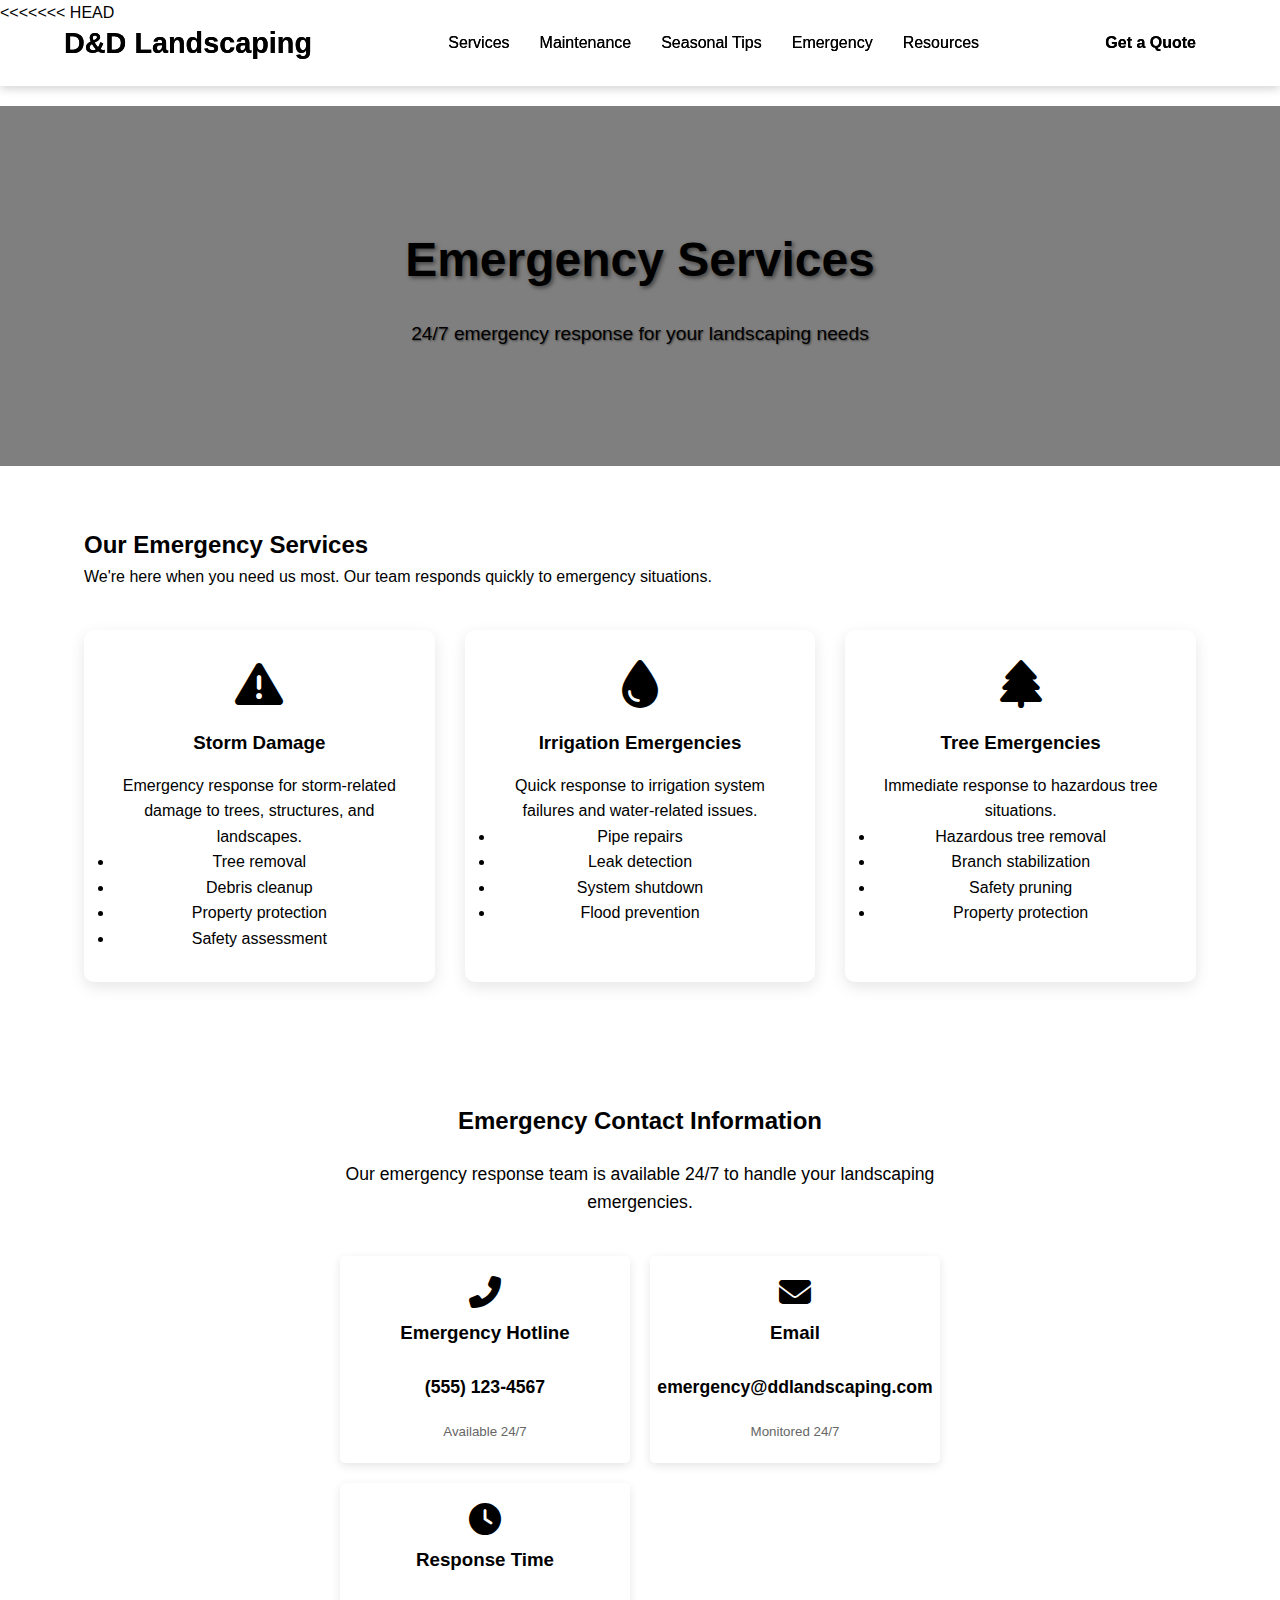
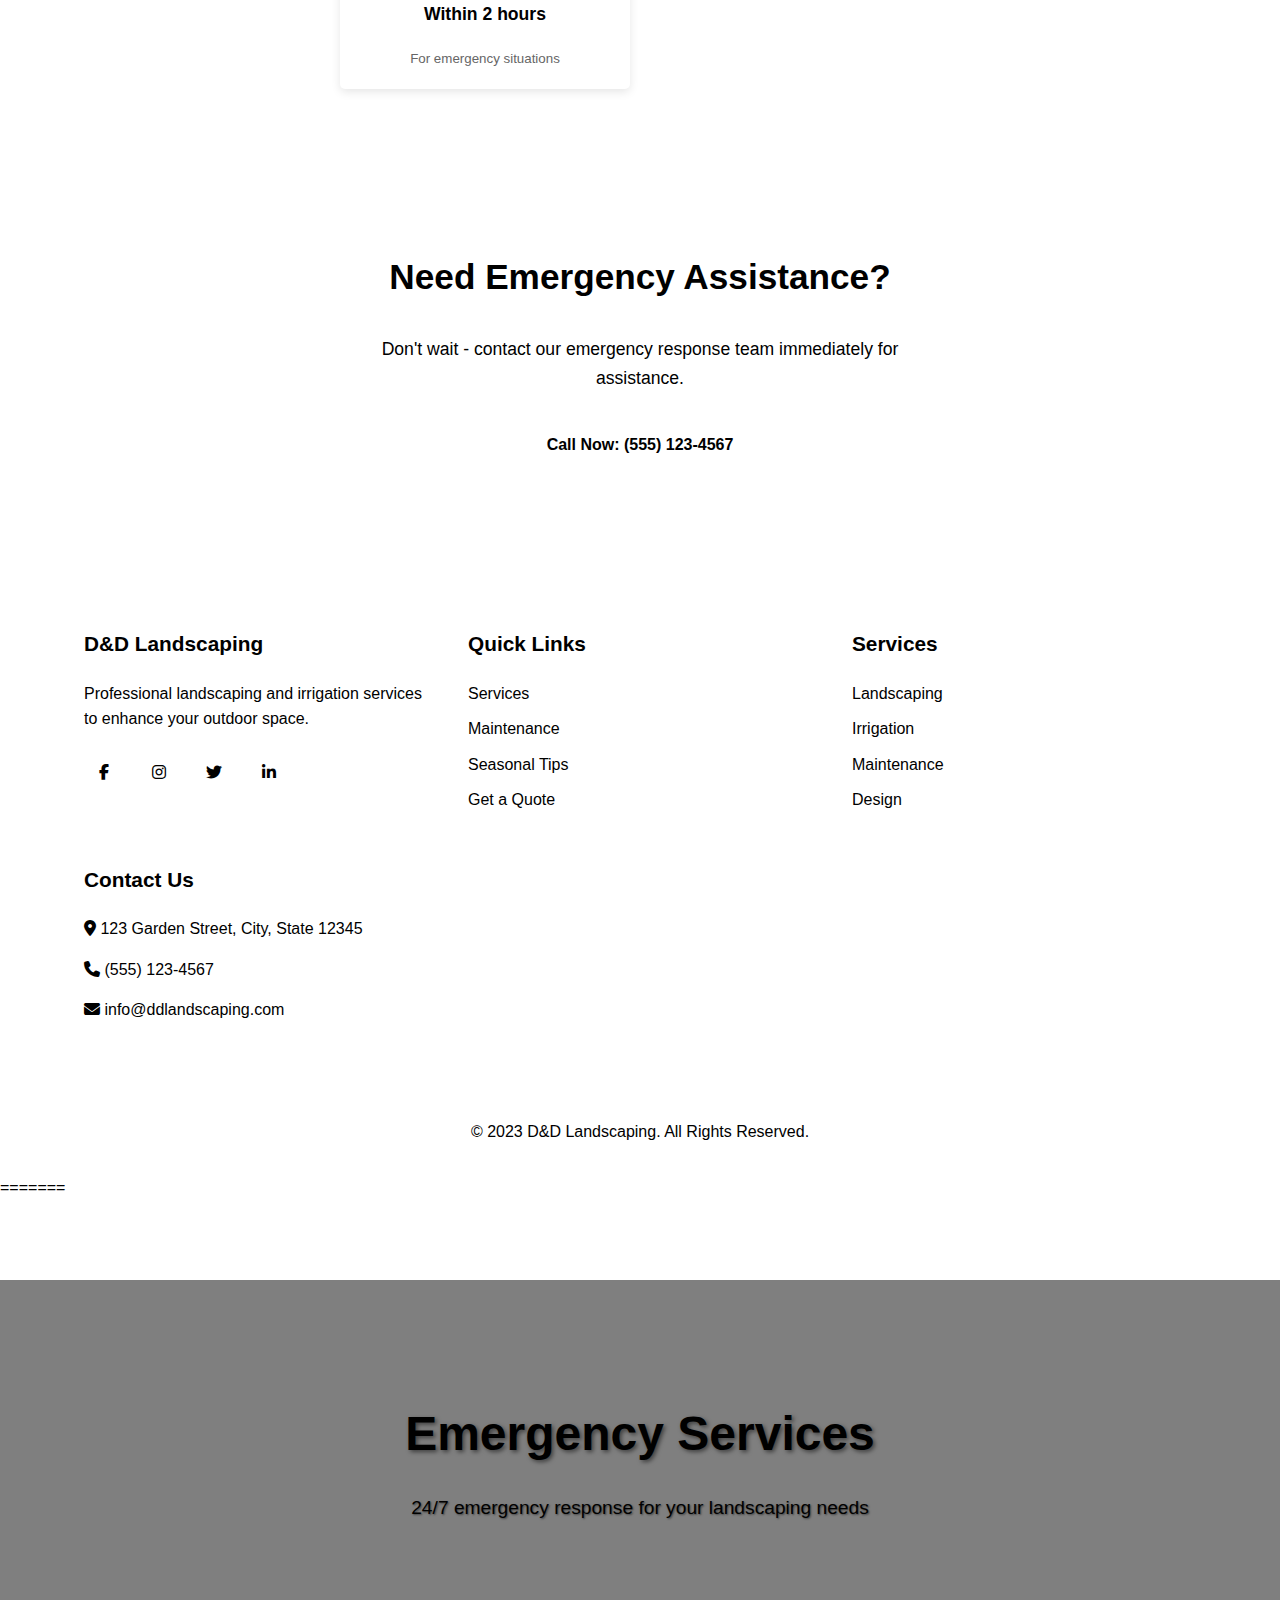
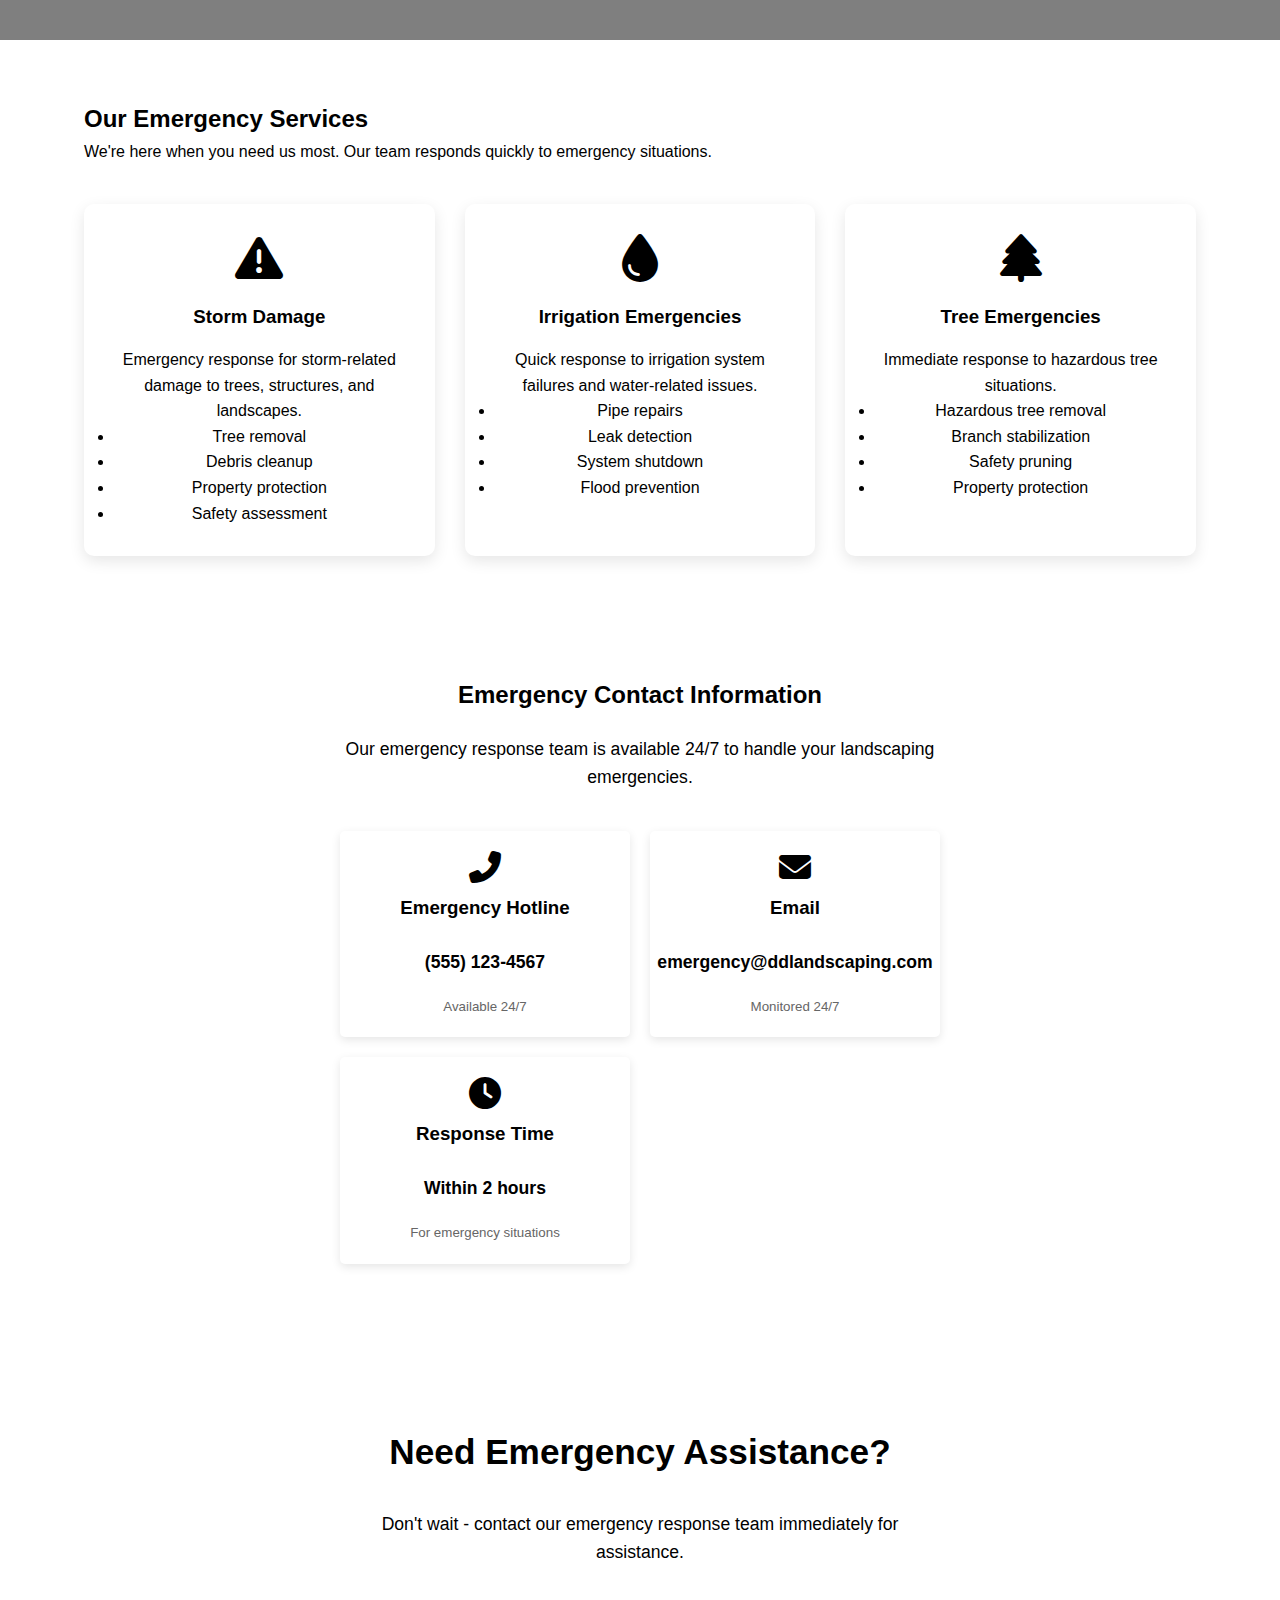
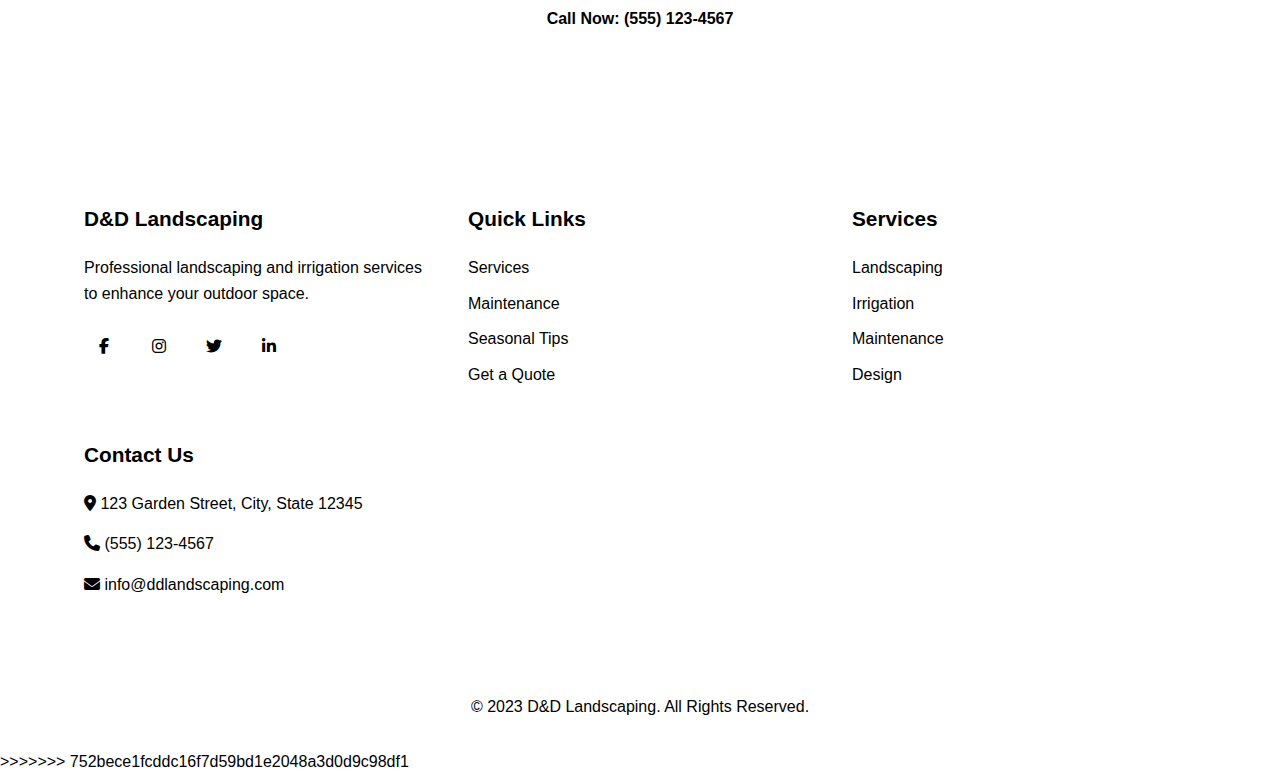
==== commit 0ed331db: "Update website files and FormSubmit configuration" ====
--- a/emergency.html
+++ b/emergency.html
@@ -1,3 +1,4 @@
+<<<<<<< HEAD
 <!DOCTYPE html>
 <html lang="en">
 <head>
@@ -396,4 +397,261 @@
         </div>
     </footer>
 </body>
+=======
+<!DOCTYPE html>
+<html lang="en">
+<head>
+    <meta charset="UTF-8">
+    <meta name="viewport" content="width=device-width, initial-scale=1.0">
+    <title>Emergency Services - D&D Landscaping</title>
+    <link rel="stylesheet" href="https://cdnjs.cloudflare.com/ajax/libs/font-awesome/6.4.0/css/all.min.css">
+    <link rel="stylesheet" href="styles.css">
+    <style>
+        .emergency-services {
+            padding: 60px 0;
+        }
+
+        .emergency-grid {
+            display: grid;
+            grid-template-columns: repeat(auto-fit, minmax(300px, 1fr));
+            gap: 30px;
+            margin-top: 40px;
+        }
+
+        .emergency-card {
+            background: var(--white);
+            border-radius: 10px;
+            box-shadow: 0 5px 15px rgba(0, 0, 0, 0.1);
+            padding: 30px;
+            text-align: center;
+            transition: transform 0.3s;
+        }
+
+        .emergency-card:hover {
+            transform: translateY(-5px);
+        }
+
+        .emergency-card i {
+            font-size: 3rem;
+            color: var(--primary-color);
+            margin-bottom: 20px;
+        }
+
+        .emergency-card h3 {
+            color: var(--primary-color);
+            margin-bottom: 15px;
+        }
+
+        .emergency-contact {
+            background-color: var(--light-color);
+            padding: 60px 0;
+            text-align: center;
+        }
+
+        .contact-info {
+            max-width: 600px;
+            margin: 0 auto;
+        }
+
+        .contact-info h2 {
+            color: var(--primary-color);
+            margin-bottom: 20px;
+        }
+
+        .contact-methods {
+            display: grid;
+            grid-template-columns: repeat(auto-fit, minmax(200px, 1fr));
+            gap: 20px;
+            margin-top: 30px;
+        }
+
+        .contact-method {
+            padding: 20px;
+            background: var(--white);
+            border-radius: 5px;
+            box-shadow: 0 3px 10px rgba(0, 0, 0, 0.1);
+        }
+
+        .contact-method i {
+            font-size: 2rem;
+            color: var(--primary-color);
+            margin-bottom: 10px;
+        }
+
+        .contact-method p {
+            margin: 10px 0;
+            font-weight: 600;
+        }
+
+        @media (max-width: 768px) {
+            .emergency-grid {
+                grid-template-columns: 1fr;
+            }
+            
+            .contact-methods {
+                grid-template-columns: 1fr;
+            }
+        }
+    </style>
+</head>
+<body>
+    <!-- Header -->
+    <header>
+        <div class="container header-container">
+            <a href="index.html" class="logo">D&D <span>Landscaping</span></a>
+            <nav>
+                <ul>
+                    <li><a href="services.html">Services</a></li>
+                    <li><a href="maintenance.html">Maintenance</a></li>
+                    <li><a href="seasonal-tips.html">Seasonal Tips</a></li>
+                    <li><a href="emergency.html" class="active">Emergency</a></li>
+                    <li><a href="resources.html">Resources</a></li>
+                </ul>
+            </nav>
+            <a href="quote.html" class="cta-button">Get a Quote</a>
+        </div>
+    </header>
+
+    <!-- Emergency Hero -->
+    <section class="page-hero">
+        <div class="container">
+            <h1>Emergency Services</h1>
+            <p>24/7 emergency response for your landscaping needs</p>
+        </div>
+    </section>
+
+    <!-- Emergency Services -->
+    <section class="emergency-services">
+        <div class="container">
+            <h2>Our Emergency Services</h2>
+            <p>We're here when you need us most. Our team responds quickly to emergency situations.</p>
+            
+            <div class="emergency-grid">
+                <div class="emergency-card">
+                    <i class="fas fa-exclamation-triangle"></i>
+                    <h3>Storm Damage</h3>
+                    <p>Emergency response for storm-related damage to trees, structures, and landscapes.</p>
+                    <ul>
+                        <li>Tree removal</li>
+                        <li>Debris cleanup</li>
+                        <li>Property protection</li>
+                        <li>Safety assessment</li>
+                    </ul>
+                </div>
+
+                <div class="emergency-card">
+                    <i class="fas fa-tint"></i>
+                    <h3>Irrigation Emergencies</h3>
+                    <p>Quick response to irrigation system failures and water-related issues.</p>
+                    <ul>
+                        <li>Pipe repairs</li>
+                        <li>Leak detection</li>
+                        <li>System shutdown</li>
+                        <li>Flood prevention</li>
+                    </ul>
+                </div>
+
+                <div class="emergency-card">
+                    <i class="fas fa-tree"></i>
+                    <h3>Tree Emergencies</h3>
+                    <p>Immediate response to hazardous tree situations.</p>
+                    <ul>
+                        <li>Hazardous tree removal</li>
+                        <li>Branch stabilization</li>
+                        <li>Safety pruning</li>
+                        <li>Property protection</li>
+                    </ul>
+                </div>
+            </div>
+        </div>
+    </section>
+
+    <!-- Emergency Contact -->
+    <section class="emergency-contact">
+        <div class="container">
+            <div class="contact-info">
+                <h2>Emergency Contact Information</h2>
+                <p>Our emergency response team is available 24/7 to handle your landscaping emergencies.</p>
+                
+                <div class="contact-methods">
+                    <div class="contact-method">
+                        <i class="fas fa-phone-alt"></i>
+                        <h3>Emergency Hotline</h3>
+                        <p>(555) 123-4567</p>
+                        <small>Available 24/7</small>
+                    </div>
+                    
+                    <div class="contact-method">
+                        <i class="fas fa-envelope"></i>
+                        <h3>Email</h3>
+                        <p>emergency@ddlandscaping.com</p>
+                        <small>Monitored 24/7</small>
+                    </div>
+                    
+                    <div class="contact-method">
+                        <i class="fas fa-clock"></i>
+                        <h3>Response Time</h3>
+                        <p>Within 2 hours</p>
+                        <small>For emergency situations</small>
+                    </div>
+                </div>
+            </div>
+        </div>
+    </section>
+
+    <!-- CTA Section -->
+    <section class="cta-section">
+        <div class="container">
+            <h2>Need Emergency Assistance?</h2>
+            <p>Don't wait - contact our emergency response team immediately for assistance.</p>
+            <a href="tel:5551234567" class="cta-button">Call Now: (555) 123-4567</a>
+        </div>
+    </section>
+
+    <!-- Footer -->
+    <footer>
+        <div class="container">
+            <div class="footer-container">
+                <div class="footer-column">
+                    <h3>D&D Landscaping</h3>
+                    <p>Professional landscaping and irrigation services to enhance your outdoor space.</p>
+                    <div class="social-links">
+                        <a href="#"><i class="fab fa-facebook-f"></i></a>
+                        <a href="#"><i class="fab fa-instagram"></i></a>
+                        <a href="#"><i class="fab fa-twitter"></i></a>
+                        <a href="#"><i class="fab fa-linkedin-in"></i></a>
+                    </div>
+                </div>
+                <div class="footer-column">
+                    <h3>Quick Links</h3>
+                    <ul class="footer-links">
+                        <li><a href="services.html">Services</a></li>
+                        <li><a href="maintenance.html">Maintenance</a></li>
+                        <li><a href="seasonal-tips.html">Seasonal Tips</a></li>
+                        <li><a href="quote.html">Get a Quote</a></li>
+                    </ul>
+                </div>
+                <div class="footer-column">
+                    <h3>Services</h3>
+                    <ul class="footer-links">
+                        <li><a href="services.html#landscaping">Landscaping</a></li>
+                        <li><a href="services.html#irrigation">Irrigation</a></li>
+                        <li><a href="services.html#maintenance">Maintenance</a></li>
+                        <li><a href="services.html#design">Design</a></li>
+                    </ul>
+                </div>
+                <div class="footer-column">
+                    <h3>Contact Us</h3>
+                    <p><i class="fas fa-map-marker-alt"></i> 123 Garden Street, City, State 12345</p>
+                    <p><i class="fas fa-phone"></i> (555) 123-4567</p>
+                    <p><i class="fas fa-envelope"></i> info@ddlandscaping.com</p>
+                </div>
+            </div>
+            <div class="copyright">
+                <p>&copy; 2023 D&D Landscaping. All Rights Reserved.</p>
+            </div>
+        </div>
+    </footer>
+</body>
+>>>>>>> 752bece1fcddc16f7d59bd1e2048a3d0d9c98df1
 </html> --- a/styles.css
+++ b/styles.css
@@ -1,3 +1,4 @@
+<<<<<<< HEAD
 :root {
     --primary-color: #2e7d32;
     --secondary-color: #4caf50;
@@ -562,4 +563,352 @@
         width: 35px;
         height: 35px;
     }
+=======
+:root {
+    --primary-color: #2e7d32;
+    --secondary-color: #4caf50;
+    --accent-color: #ffc107;
+    --dark-color: #1b5e20;
+    --light-color: #e8f5e9;
+    --text-color: #333;
+    --white: #ffffff;
+}
+
+* {
+    margin: 0;
+    padding: 0;
+    box-sizing: border-box;
+    font-family: 'Segoe UI', Tahoma, Geneva, Verdana, sans-serif;
+}
+
+body {
+    color: var(--text-color);
+    line-height: 1.6;
+}
+
+.container {
+    width: 90%;
+    max-width: 1200px;
+    margin: 0 auto;
+    padding: 0 20px;
+}
+
+/* Header Styles */
+header {
+    background-color: var(--white);
+    box-shadow: 0 2px 10px rgba(0, 0, 0, 0.1);
+    position: fixed;
+    width: 100%;
+    top: 0;
+    z-index: 1000;
+}
+
+.header-container {
+    display: flex;
+    justify-content: space-between;
+    align-items: center;
+    padding: 20px 0;
+}
+
+.logo {
+    font-size: 1.8rem;
+    font-weight: 700;
+    color: var(--primary-color);
+    text-decoration: none;
+}
+
+.logo span {
+    color: var(--secondary-color);
+}
+
+nav ul {
+    display: flex;
+    list-style: none;
+}
+
+nav ul li {
+    margin-left: 30px;
+}
+
+nav ul li a {
+    text-decoration: none;
+    color: var(--text-color);
+    font-weight: 500;
+    transition: color 0.3s;
+}
+
+nav ul li a:hover,
+nav ul li a.active {
+    color: var(--primary-color);
+}
+
+.cta-button {
+    background-color: var(--primary-color);
+    color: var(--white);
+    padding: 10px 20px;
+    border-radius: 5px;
+    text-decoration: none;
+    font-weight: 600;
+    transition: background-color 0.3s;
+}
+
+.cta-button:hover {
+    background-color: var(--dark-color);
+}
+
+/* Page Hero */
+.page-hero {
+    background-image: linear-gradient(rgba(0, 0, 0, 0.5), rgba(0, 0, 0, 0.5)), url('https://images.unsplash.com/photo-1558904541-efa843a96f01?ixlib=rb-4.0.3&ixid=M3wxMjA3fDB8MHxwaG90by1wYWdlfHx8fGVufDB8fHx8fA%3D%3D&auto=format&fit=crop&w=2070&q=80');
+    background-size: cover;
+    background-position: center;
+    height: 40vh;
+    display: flex;
+    align-items: center;
+    text-align: center;
+    color: var(--white);
+    margin-top: 80px;
+}
+
+.page-hero h1 {
+    font-size: 3rem;
+    margin-bottom: 20px;
+    text-shadow: 2px 2px 4px rgba(0, 0, 0, 0.5);
+}
+
+.page-hero p {
+    font-size: 1.2rem;
+    text-shadow: 1px 1px 2px rgba(0, 0, 0, 0.5);
+}
+
+/* Services Detailed */
+.services-detailed {
+    padding: 80px 0;
+}
+
+.service-category {
+    margin-bottom: 60px;
+}
+
+.service-category h2 {
+    font-size: 2.5rem;
+    color: var(--primary-color);
+    margin-bottom: 40px;
+    text-align: center;
+}
+
+.service-grid {
+    display: grid;
+    grid-template-columns: repeat(auto-fit, minmax(300px, 1fr));
+    gap: 30px;
+}
+
+.service-item {
+    background-color: var(--white);
+    border-radius: 10px;
+    padding: 30px;
+    box-shadow: 0 5px 15px rgba(0, 0, 0, 0.1);
+    transition: transform 0.3s;
+}
+
+.service-item:hover {
+    transform: translateY(-10px);
+}
+
+.service-item i {
+    font-size: 2.5rem;
+    color: var(--primary-color);
+    margin-bottom: 20px;
+}
+
+.service-item h3 {
+    font-size: 1.5rem;
+    color: var(--primary-color);
+    margin-bottom: 15px;
+}
+
+.service-item p {
+    margin-bottom: 20px;
+}
+
+.service-item ul {
+    list-style: none;
+}
+
+.service-item ul li {
+    margin-bottom: 10px;
+    padding-left: 25px;
+    position: relative;
+}
+
+.service-item ul li:before {
+    content: "✓";
+    color: var(--primary-color);
+    position: absolute;
+    left: 0;
+}
+
+/* CTA Section */
+.cta {
+    padding: 100px 0;
+    background-image: linear-gradient(rgba(0, 0, 0, 0.7), rgba(0, 0, 0, 0.7)), url('https://images.unsplash.com/photo-1558904541-efa843a96f01?ixlib=rb-4.0.3&ixid=M3wxMjA3fDB8MHxwaG90by1wYWdlfHx8fGVufDB8fHx8fA%3D%3D&auto=format&fit=crop&w=2070&q=80');
+    background-size: cover;
+    background-position: center;
+    background-attachment: fixed;
+    color: var(--white);
+    text-align: center;
+}
+
+.cta h2 {
+    font-size: 2.5rem;
+    margin-bottom: 20px;
+}
+
+.cta p {
+    font-size: 1.1rem;
+    margin-bottom: 30px;
+    max-width: 700px;
+    margin-left: auto;
+    margin-right: auto;
+}
+
+.hero-button {
+    padding: 12px 30px;
+    border-radius: 5px;
+    text-decoration: none;
+    font-weight: 600;
+    transition: all 0.3s;
+}
+
+.primary-button {
+    background-color: var(--primary-color);
+    color: var(--white);
+}
+
+.primary-button:hover {
+    background-color: var(--dark-color);
+}
+
+/* Footer */
+footer {
+    background-color: var(--dark-color);
+    color: var(--white);
+    padding: 70px 0 30px;
+}
+
+.footer-container {
+    display: grid;
+    grid-template-columns: repeat(auto-fit, minmax(250px, 1fr));
+    gap: 40px;
+    margin-bottom: 50px;
+}
+
+.footer-column h3 {
+    font-size: 1.3rem;
+    margin-bottom: 20px;
+    color: var(--accent-color);
+}
+
+.footer-column p {
+    margin-bottom: 15px;
+}
+
+.footer-links {
+    list-style: none;
+}
+
+.footer-links li {
+    margin-bottom: 10px;
+}
+
+.footer-links a {
+    color: var(--white);
+    text-decoration: none;
+    transition: color 0.3s;
+}
+
+.footer-links a:hover {
+    color: var(--accent-color);
+}
+
+.social-links {
+    display: flex;
+    gap: 15px;
+    margin-top: 20px;
+}
+
+.social-links a {
+    display: flex;
+    align-items: center;
+    justify-content: center;
+    width: 40px;
+    height: 40px;
+    background-color: rgba(255, 255, 255, 0.1);
+    border-radius: 50%;
+    color: var(--white);
+    text-decoration: none;
+    transition: background-color 0.3s;
+}
+
+.social-links a:hover {
+    background-color: var(--accent-color);
+}
+
+.copyright {
+    text-align: center;
+    padding-top: 30px;
+    border-top: 1px solid rgba(255, 255, 255, 0.1);
+}
+
+/* Responsive Styles */
+@media (max-width: 992px) {
+    .page-hero h1 {
+        font-size: 2.5rem;
+    }
+}
+
+@media (max-width: 768px) {
+    .header-container {
+        flex-direction: column;
+    }
+    
+    nav ul {
+        margin-top: 20px;
+    }
+    
+    nav ul li {
+        margin-left: 15px;
+        margin-right: 15px;
+    }
+    
+    .page-hero {
+        margin-top: 120px;
+    }
+    
+    .page-hero h1 {
+        font-size: 2rem;
+    }
+    
+    .service-category h2 {
+        font-size: 2rem;
+    }
+}
+
+@media (max-width: 576px) {
+    nav ul {
+        flex-wrap: wrap;
+        justify-content: center;
+    }
+    
+    .page-hero h1 {
+        font-size: 1.8rem;
+    }
+    
+    .page-hero p {
+        font-size: 1rem;
+    }
+    
+    .service-category h2 {
+        font-size: 1.8rem;
+    }
+>>>>>>> 752bece1fcddc16f7d59bd1e2048a3d0d9c98df1
 } --- a/styles.css
+++ b/styles.css
@@ -1,3 +1,4 @@
+<<<<<<< HEAD
 :root {
     --primary-color: #2e7d32;
     --secondary-color: #4caf50;
@@ -562,4 +563,352 @@
         width: 35px;
         height: 35px;
     }
+=======
+:root {
+    --primary-color: #2e7d32;
+    --secondary-color: #4caf50;
+    --accent-color: #ffc107;
+    --dark-color: #1b5e20;
+    --light-color: #e8f5e9;
+    --text-color: #333;
+    --white: #ffffff;
+}
+
+* {
+    margin: 0;
+    padding: 0;
+    box-sizing: border-box;
+    font-family: 'Segoe UI', Tahoma, Geneva, Verdana, sans-serif;
+}
+
+body {
+    color: var(--text-color);
+    line-height: 1.6;
+}
+
+.container {
+    width: 90%;
+    max-width: 1200px;
+    margin: 0 auto;
+    padding: 0 20px;
+}
+
+/* Header Styles */
+header {
+    background-color: var(--white);
+    box-shadow: 0 2px 10px rgba(0, 0, 0, 0.1);
+    position: fixed;
+    width: 100%;
+    top: 0;
+    z-index: 1000;
+}
+
+.header-container {
+    display: flex;
+    justify-content: space-between;
+    align-items: center;
+    padding: 20px 0;
+}
+
+.logo {
+    font-size: 1.8rem;
+    font-weight: 700;
+    color: var(--primary-color);
+    text-decoration: none;
+}
+
+.logo span {
+    color: var(--secondary-color);
+}
+
+nav ul {
+    display: flex;
+    list-style: none;
+}
+
+nav ul li {
+    margin-left: 30px;
+}
+
+nav ul li a {
+    text-decoration: none;
+    color: var(--text-color);
+    font-weight: 500;
+    transition: color 0.3s;
+}
+
+nav ul li a:hover,
+nav ul li a.active {
+    color: var(--primary-color);
+}
+
+.cta-button {
+    background-color: var(--primary-color);
+    color: var(--white);
+    padding: 10px 20px;
+    border-radius: 5px;
+    text-decoration: none;
+    font-weight: 600;
+    transition: background-color 0.3s;
+}
+
+.cta-button:hover {
+    background-color: var(--dark-color);
+}
+
+/* Page Hero */
+.page-hero {
+    background-image: linear-gradient(rgba(0, 0, 0, 0.5), rgba(0, 0, 0, 0.5)), url('https://images.unsplash.com/photo-1558904541-efa843a96f01?ixlib=rb-4.0.3&ixid=M3wxMjA3fDB8MHxwaG90by1wYWdlfHx8fGVufDB8fHx8fA%3D%3D&auto=format&fit=crop&w=2070&q=80');
+    background-size: cover;
+    background-position: center;
+    height: 40vh;
+    display: flex;
+    align-items: center;
+    text-align: center;
+    color: var(--white);
+    margin-top: 80px;
+}
+
+.page-hero h1 {
+    font-size: 3rem;
+    margin-bottom: 20px;
+    text-shadow: 2px 2px 4px rgba(0, 0, 0, 0.5);
+}
+
+.page-hero p {
+    font-size: 1.2rem;
+    text-shadow: 1px 1px 2px rgba(0, 0, 0, 0.5);
+}
+
+/* Services Detailed */
+.services-detailed {
+    padding: 80px 0;
+}
+
+.service-category {
+    margin-bottom: 60px;
+}
+
+.service-category h2 {
+    font-size: 2.5rem;
+    color: var(--primary-color);
+    margin-bottom: 40px;
+    text-align: center;
+}
+
+.service-grid {
+    display: grid;
+    grid-template-columns: repeat(auto-fit, minmax(300px, 1fr));
+    gap: 30px;
+}
+
+.service-item {
+    background-color: var(--white);
+    border-radius: 10px;
+    padding: 30px;
+    box-shadow: 0 5px 15px rgba(0, 0, 0, 0.1);
+    transition: transform 0.3s;
+}
+
+.service-item:hover {
+    transform: translateY(-10px);
+}
+
+.service-item i {
+    font-size: 2.5rem;
+    color: var(--primary-color);
+    margin-bottom: 20px;
+}
+
+.service-item h3 {
+    font-size: 1.5rem;
+    color: var(--primary-color);
+    margin-bottom: 15px;
+}
+
+.service-item p {
+    margin-bottom: 20px;
+}
+
+.service-item ul {
+    list-style: none;
+}
+
+.service-item ul li {
+    margin-bottom: 10px;
+    padding-left: 25px;
+    position: relative;
+}
+
+.service-item ul li:before {
+    content: "✓";
+    color: var(--primary-color);
+    position: absolute;
+    left: 0;
+}
+
+/* CTA Section */
+.cta {
+    padding: 100px 0;
+    background-image: linear-gradient(rgba(0, 0, 0, 0.7), rgba(0, 0, 0, 0.7)), url('https://images.unsplash.com/photo-1558904541-efa843a96f01?ixlib=rb-4.0.3&ixid=M3wxMjA3fDB8MHxwaG90by1wYWdlfHx8fGVufDB8fHx8fA%3D%3D&auto=format&fit=crop&w=2070&q=80');
+    background-size: cover;
+    background-position: center;
+    background-attachment: fixed;
+    color: var(--white);
+    text-align: center;
+}
+
+.cta h2 {
+    font-size: 2.5rem;
+    margin-bottom: 20px;
+}
+
+.cta p {
+    font-size: 1.1rem;
+    margin-bottom: 30px;
+    max-width: 700px;
+    margin-left: auto;
+    margin-right: auto;
+}
+
+.hero-button {
+    padding: 12px 30px;
+    border-radius: 5px;
+    text-decoration: none;
+    font-weight: 600;
+    transition: all 0.3s;
+}
+
+.primary-button {
+    background-color: var(--primary-color);
+    color: var(--white);
+}
+
+.primary-button:hover {
+    background-color: var(--dark-color);
+}
+
+/* Footer */
+footer {
+    background-color: var(--dark-color);
+    color: var(--white);
+    padding: 70px 0 30px;
+}
+
+.footer-container {
+    display: grid;
+    grid-template-columns: repeat(auto-fit, minmax(250px, 1fr));
+    gap: 40px;
+    margin-bottom: 50px;
+}
+
+.footer-column h3 {
+    font-size: 1.3rem;
+    margin-bottom: 20px;
+    color: var(--accent-color);
+}
+
+.footer-column p {
+    margin-bottom: 15px;
+}
+
+.footer-links {
+    list-style: none;
+}
+
+.footer-links li {
+    margin-bottom: 10px;
+}
+
+.footer-links a {
+    color: var(--white);
+    text-decoration: none;
+    transition: color 0.3s;
+}
+
+.footer-links a:hover {
+    color: var(--accent-color);
+}
+
+.social-links {
+    display: flex;
+    gap: 15px;
+    margin-top: 20px;
+}
+
+.social-links a {
+    display: flex;
+    align-items: center;
+    justify-content: center;
+    width: 40px;
+    height: 40px;
+    background-color: rgba(255, 255, 255, 0.1);
+    border-radius: 50%;
+    color: var(--white);
+    text-decoration: none;
+    transition: background-color 0.3s;
+}
+
+.social-links a:hover {
+    background-color: var(--accent-color);
+}
+
+.copyright {
+    text-align: center;
+    padding-top: 30px;
+    border-top: 1px solid rgba(255, 255, 255, 0.1);
+}
+
+/* Responsive Styles */
+@media (max-width: 992px) {
+    .page-hero h1 {
+        font-size: 2.5rem;
+    }
+}
+
+@media (max-width: 768px) {
+    .header-container {
+        flex-direction: column;
+    }
+    
+    nav ul {
+        margin-top: 20px;
+    }
+    
+    nav ul li {
+        margin-left: 15px;
+        margin-right: 15px;
+    }
+    
+    .page-hero {
+        margin-top: 120px;
+    }
+    
+    .page-hero h1 {
+        font-size: 2rem;
+    }
+    
+    .service-category h2 {
+        font-size: 2rem;
+    }
+}
+
+@media (max-width: 576px) {
+    nav ul {
+        flex-wrap: wrap;
+        justify-content: center;
+    }
+    
+    .page-hero h1 {
+        font-size: 1.8rem;
+    }
+    
+    .page-hero p {
+        font-size: 1rem;
+    }
+    
+    .service-category h2 {
+        font-size: 1.8rem;
+    }
+>>>>>>> 752bece1fcddc16f7d59bd1e2048a3d0d9c98df1
 } 